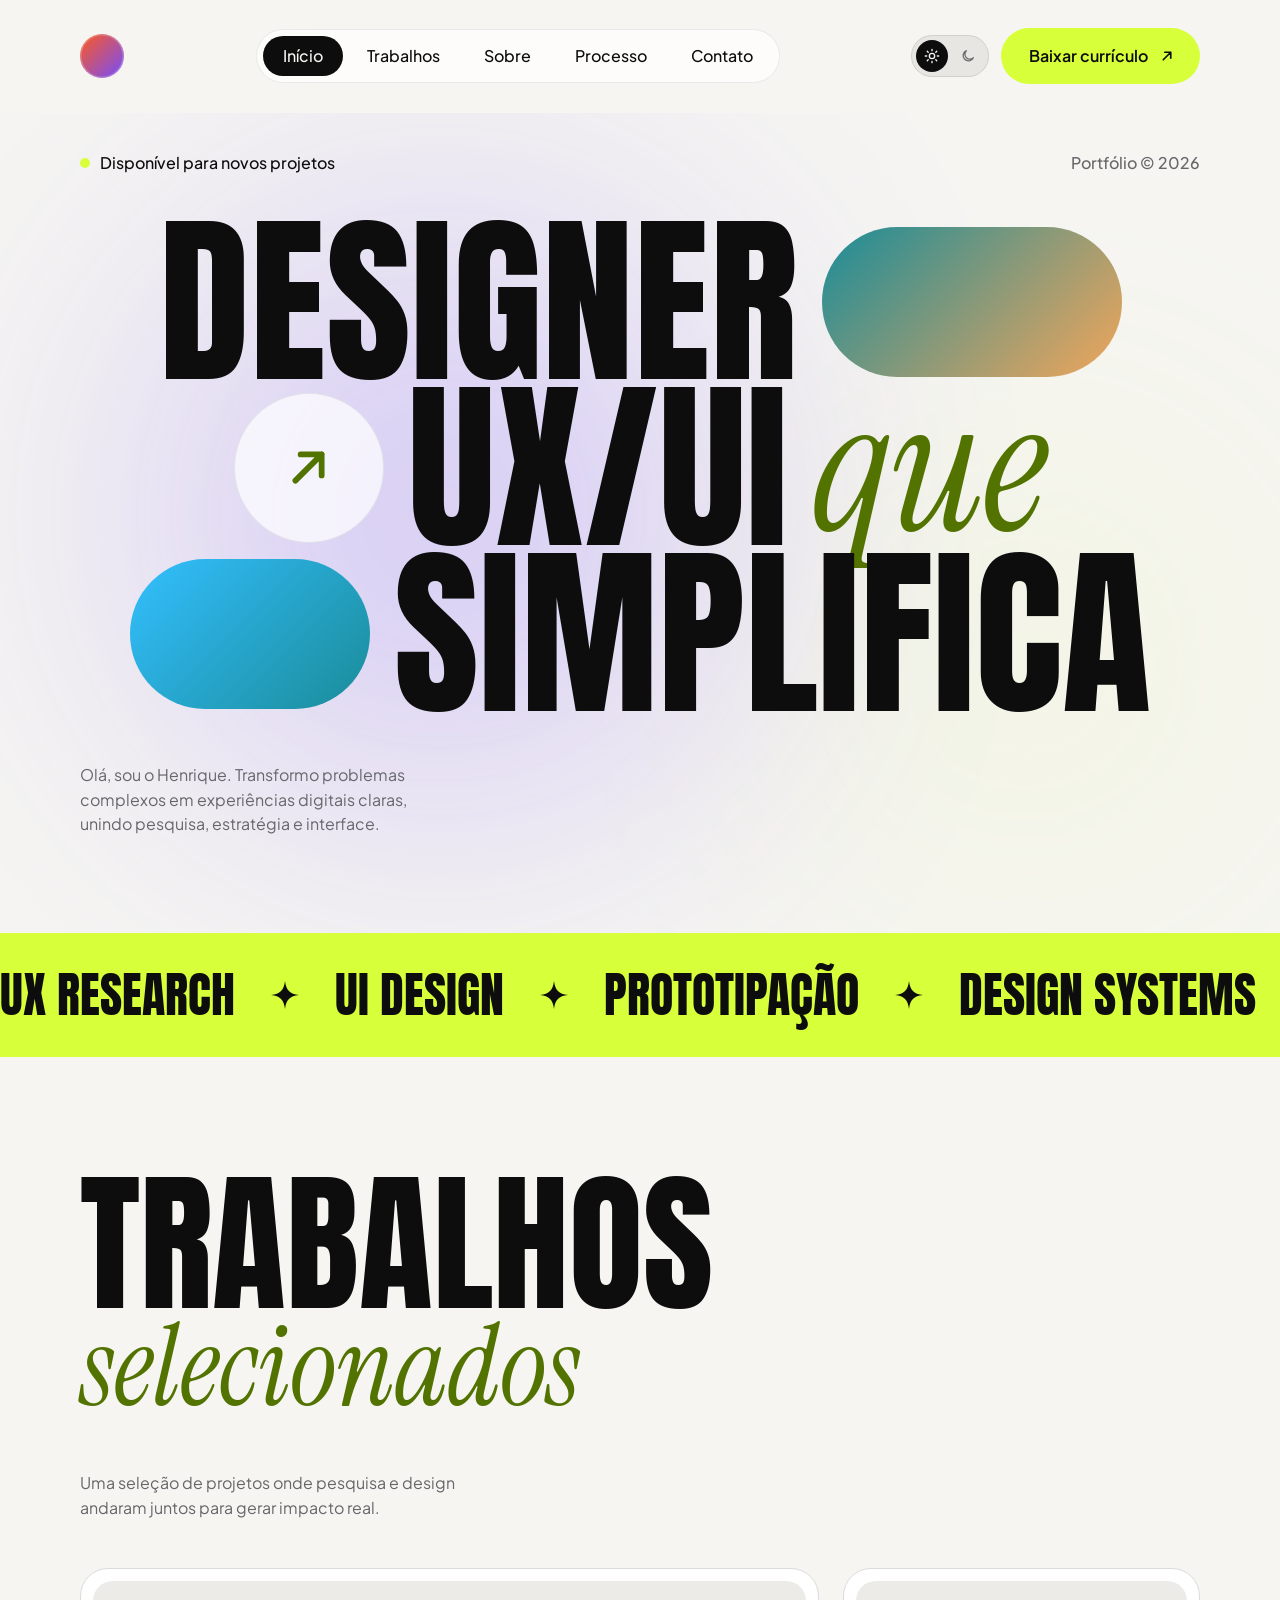
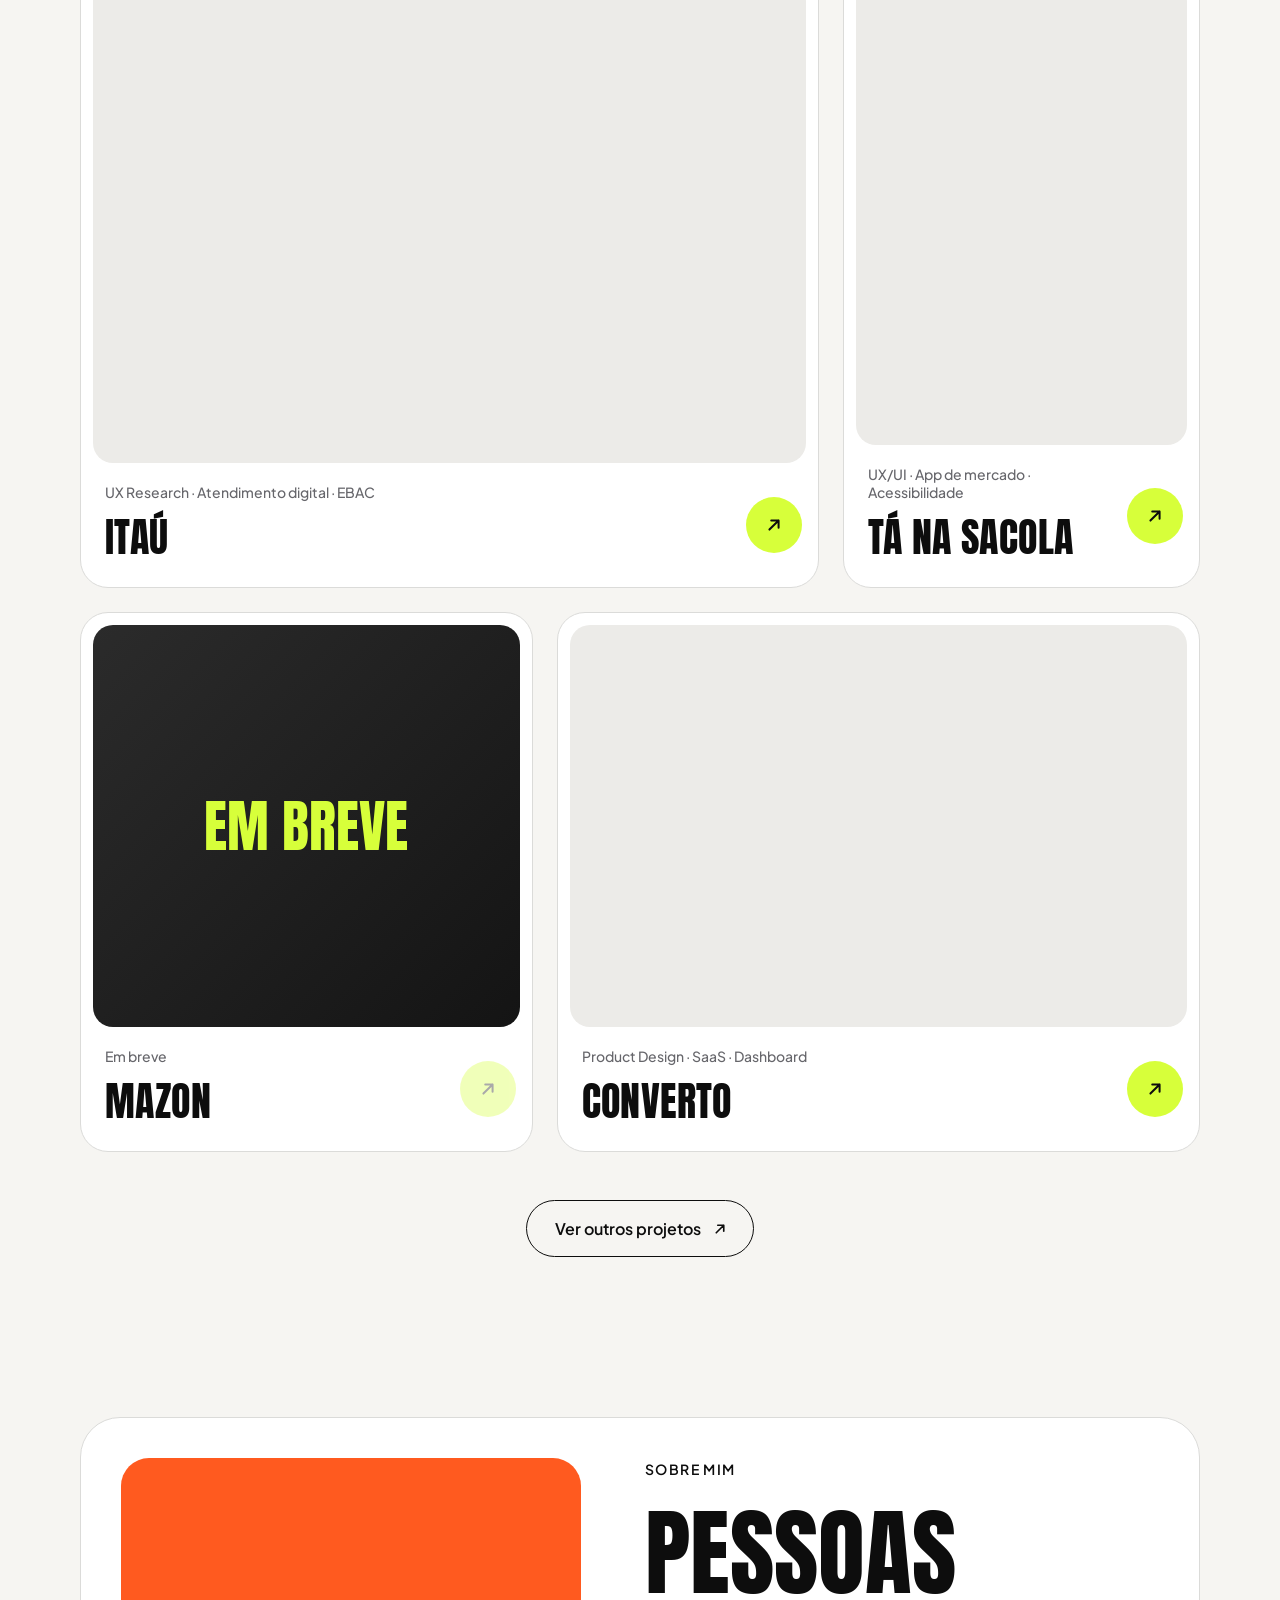
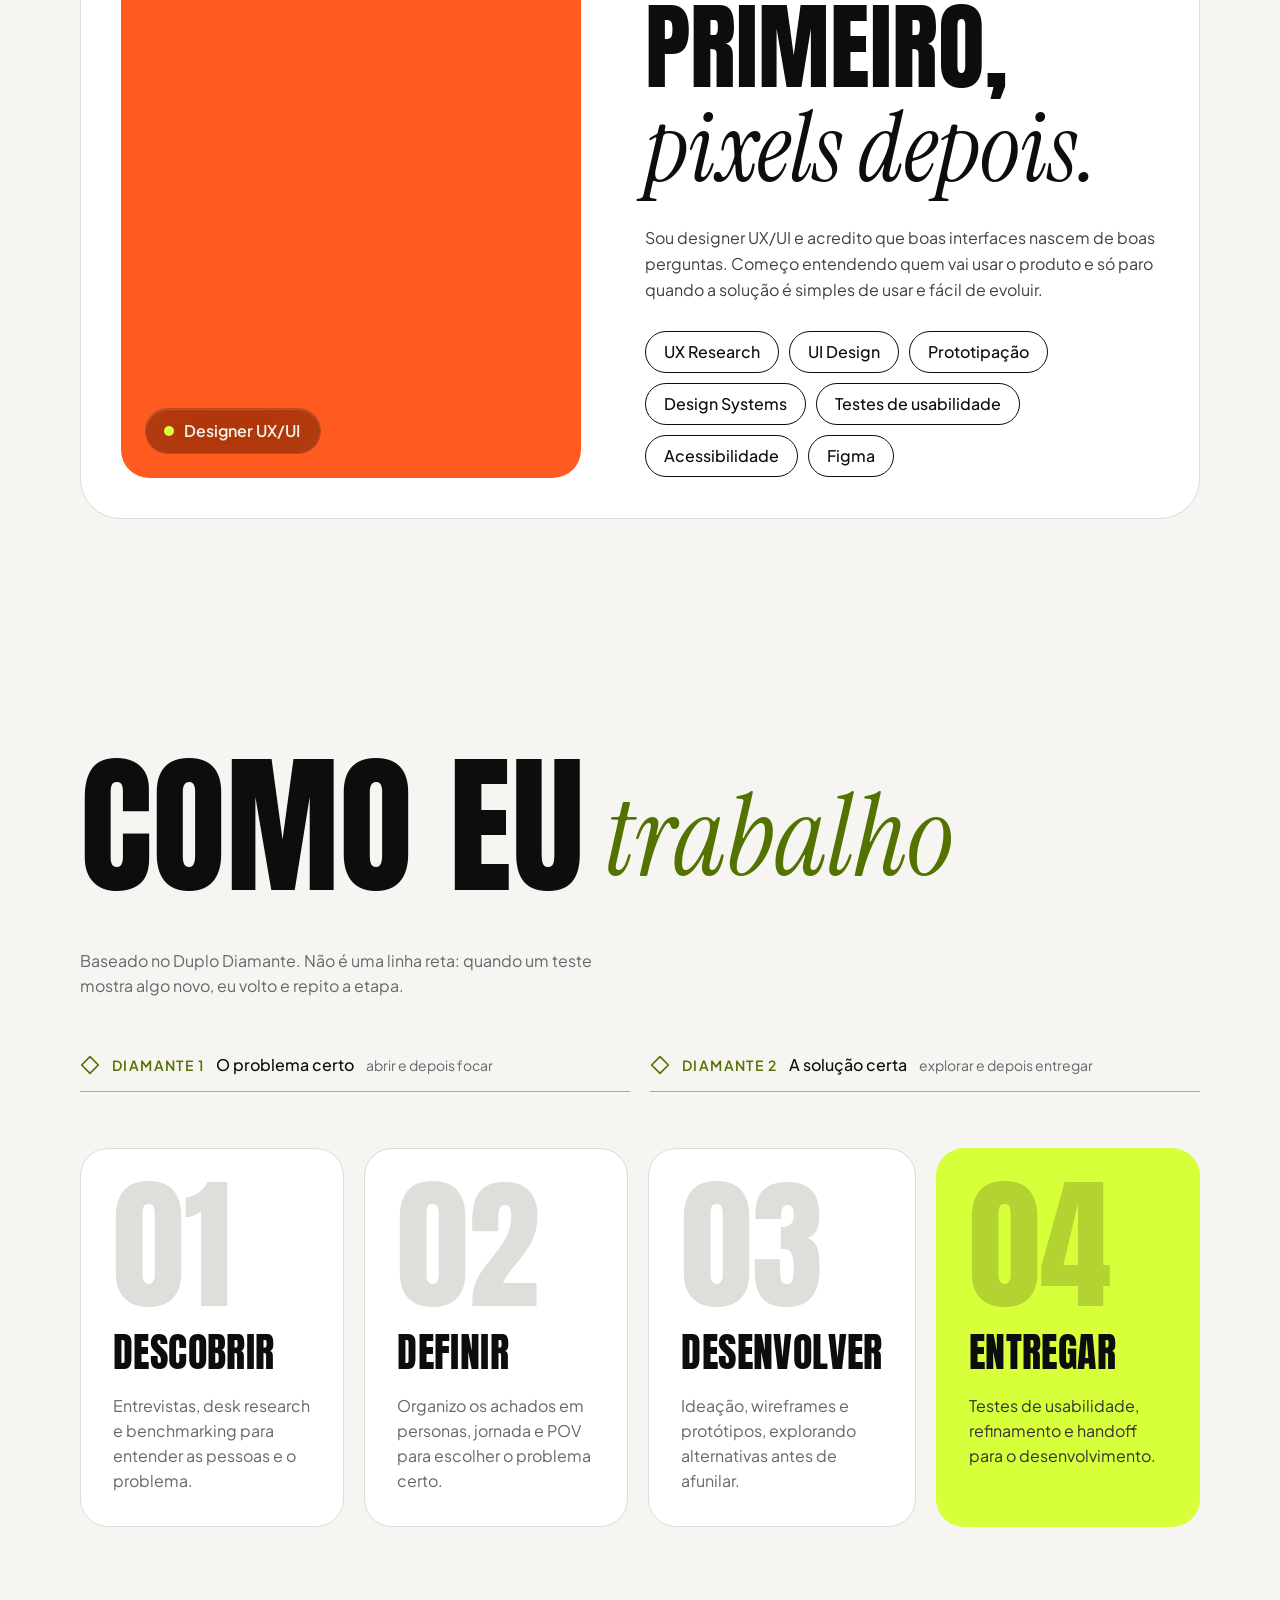
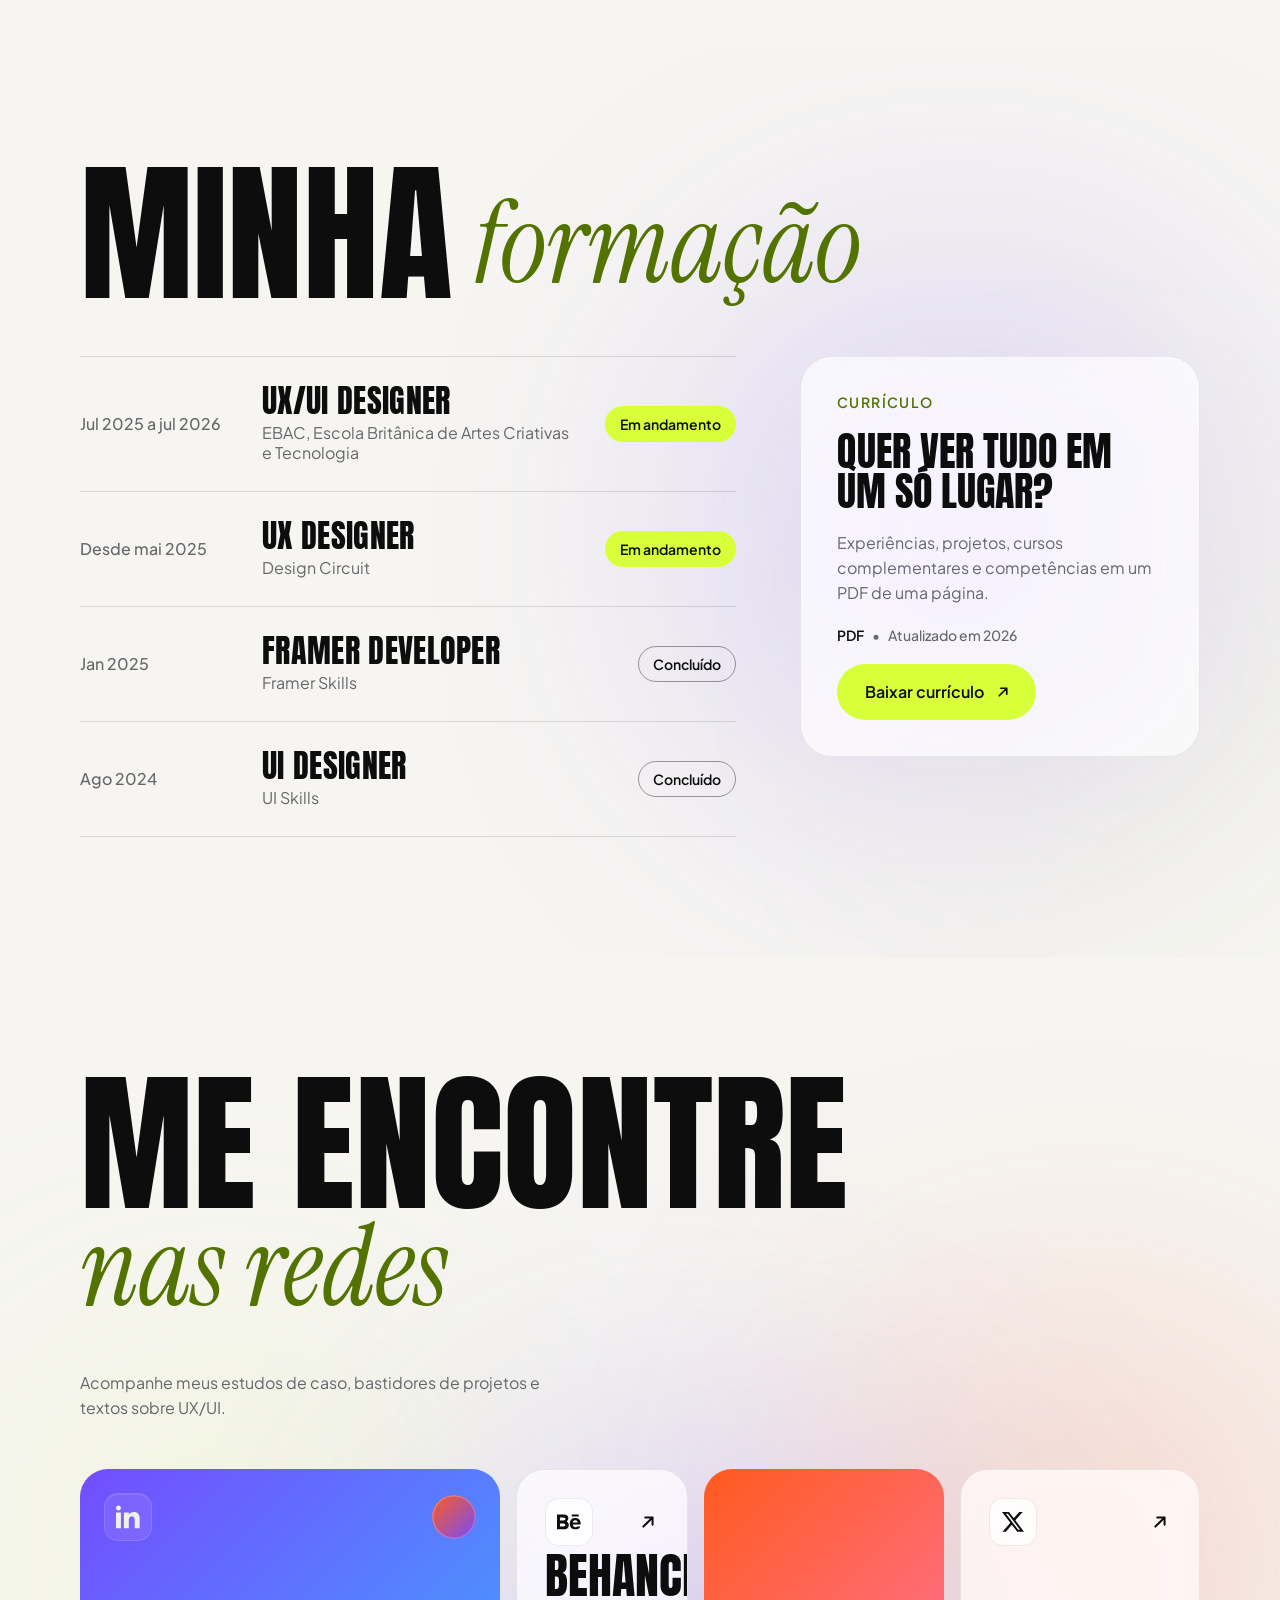
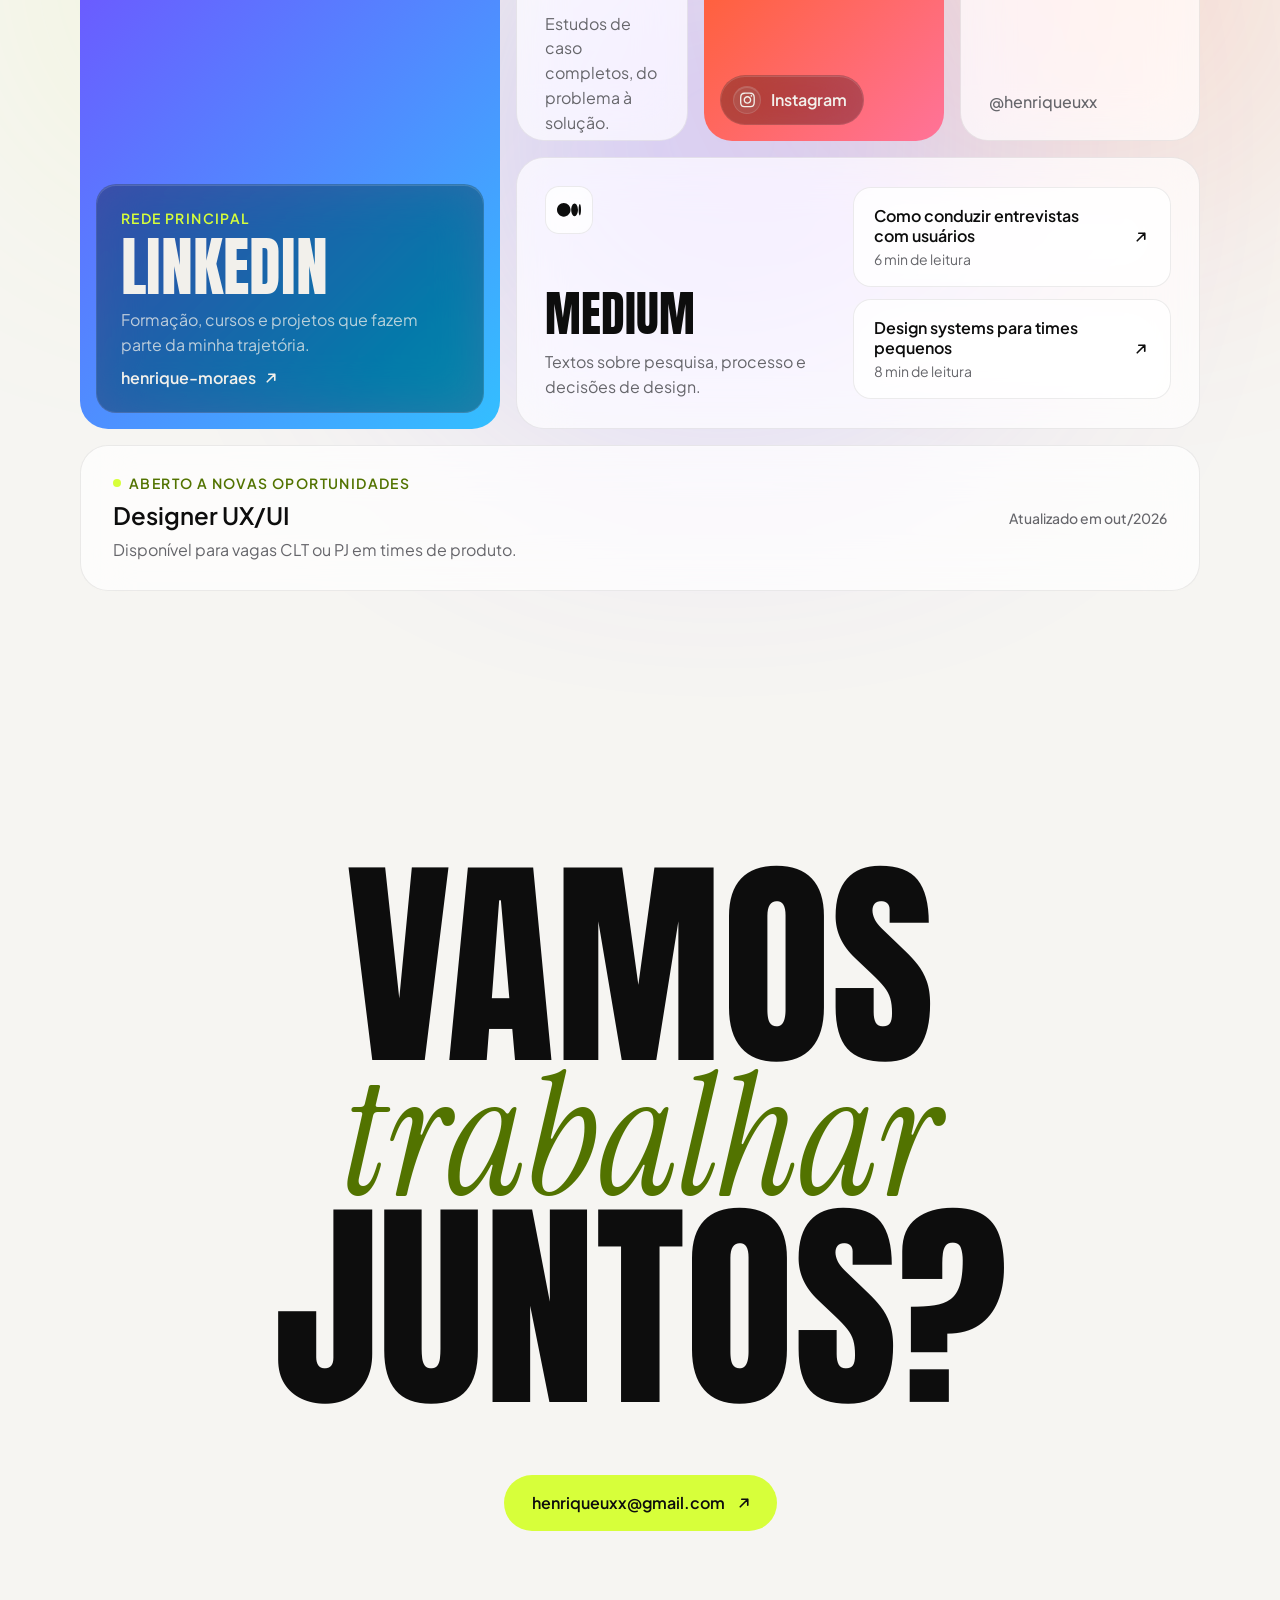
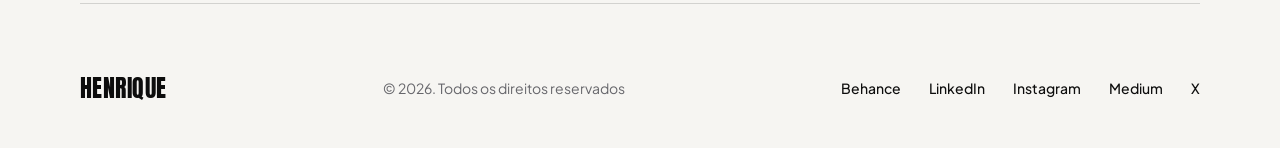
==== portfolio/index.html @ bedd6fcc "Add files via upload" ====
<!doctype html>
<html lang="pt-BR" data-theme="dark">
<head>
  <meta charset="utf-8">
  <meta name="viewport" content="width=device-width, initial-scale=1, viewport-fit=cover">
  <title>Henrique Moraes | UX/UI Designer</title>
  <meta name="description" content="Portfólio de Henrique Moraes, UX/UI Designer. Pesquisa, estratégia e interface para produtos digitais.">
  <meta name="theme-color" content="#0D0D0D">
  <meta property="og:type" content="website">
  <meta property="og:title" content="Henrique Moraes | UX/UI Designer">
  <meta property="og:description" content="Projetos, processo e formação de um designer UX/UI que transforma problemas complexos em experiências claras.">
  <meta property="og:image" content="assets/img/foto.jpg">
  <meta property="og:locale" content="pt_BR">
  <link rel="icon" href="assets/favicon.svg" type="image/svg+xml">

  <script>
    (function () {
      try {
        var saved = localStorage.getItem('tema');
        var theme = saved || (window.matchMedia('(prefers-color-scheme: light)').matches ? 'light' : 'dark');
        document.documentElement.setAttribute('data-theme', theme);
      } catch (e) {}
    })();
  </script>

  <link rel="preload" href="assets/fonts/anton-latin-400-normal.woff2" as="font" type="font/woff2" crossorigin>
  <link rel="preload" href="assets/fonts/plus-jakarta-sans-latin-400-normal.woff2" as="font" type="font/woff2" crossorigin>
  <link rel="stylesheet" href="styles.css">
</head>
<body>
  <svg width="0" height="0" style="position:absolute" aria-hidden="true">
    <symbol id="i-arrow" viewBox="0 0 24 24"><path d="M7 17L17 7M17 7H9M17 7V15" fill="none" stroke="currentColor" stroke-width="2.2" stroke-linecap="round" stroke-linejoin="round"/></symbol>
    <symbol id="i-star" viewBox="0 0 24 24"><path d="M12 0C13 8 16 11 24 12C16 13 13 16 12 24C11 16 8 13 0 12C8 11 11 8 12 0Z" fill="currentColor"/></symbol>
    <symbol id="i-diamond" viewBox="0 0 24 24"><path d="M12 2L22 12L12 22L2 12Z" fill="none" stroke="currentColor" stroke-width="2" stroke-linejoin="round"/></symbol>
    <symbol id="i-sun" viewBox="0 0 24 24"><circle cx="12" cy="12" r="4" fill="none" stroke="currentColor" stroke-width="2"/><path d="M12 2v2M12 20v2M4.9 4.9l1.4 1.4M17.7 17.7l1.4 1.4M2 12h2M20 12h2M4.9 19.1l1.4-1.4M17.7 6.3l1.4-1.4" stroke="currentColor" stroke-width="2" stroke-linecap="round"/></symbol>
    <symbol id="i-moon" viewBox="0 0 24 24"><path d="M20 14.5A8 8 0 1 1 9.5 4a6.5 6.5 0 0 0 10.5 10.5Z" fill="none" stroke="currentColor" stroke-width="2" stroke-linejoin="round"/></symbol>
    <symbol id="i-behance" viewBox="0 0 55 34"><path fill="currentColor" d="M49.7027 4.51843H33.8882V0H49.7027V4.51843ZM53.5434 27.1106C52.6397 30.0475 49.0249 33.8882 42.0214 33.8882C35.0178 33.8882 29.3698 30.0475 29.3698 21.0107C29.3698 12.1998 34.566 7.68132 41.7954 7.68132C48.799 7.68132 53.0915 11.7479 53.9952 17.6219C54.2211 18.7515 54.2211 20.3329 54.2211 22.5921H36.1474C36.3733 29.8216 44.0547 30.0475 46.5398 27.1106H53.5434ZM36.1474 18.0737H47.4435C47.2176 14.6849 44.9583 13.1034 41.7954 13.1034C38.6325 13.1034 36.8252 14.6849 36.1474 18.0737ZM14.6849 33.8882H0V0H15.8145C28.2402 0.225921 28.4661 12.1998 21.9144 15.5886C29.5957 18.5255 29.8216 33.8882 14.6849 33.8882ZM6.77764 13.5553H14.9108C20.5588 13.5553 21.4625 6.77764 14.233 6.77764H6.77764V13.5553ZM14.459 20.3329H6.77764V27.1106H14.233C21.2366 27.1106 20.7848 20.3329 14.459 20.3329Z"/></symbol>
    <symbol id="i-instagram" viewBox="0 0 47 47"><path fill="currentColor" d="M23.2981 4.27133C29.511 4.27133 30.2876 4.27132 32.8115 4.46548C39.2185 4.65963 42.1308 7.76604 42.3249 13.9789C42.5191 16.5028 42.5191 17.0853 42.5191 23.2981C42.5191 29.511 42.5191 30.2876 42.3249 32.6174C42.1308 38.8302 39.0244 41.9366 32.8115 42.1308C30.2876 42.3249 29.7051 42.3249 23.2981 42.3249C17.0853 42.3249 16.3087 42.3249 13.9789 42.1308C7.57189 41.9366 4.65963 38.8302 4.46548 32.6174C4.27132 30.0934 4.27133 29.511 4.27133 23.2981C4.27133 17.0853 4.27132 16.3087 4.46548 13.9789C4.65963 7.76604 7.76604 4.65963 13.9789 4.46548C16.3087 4.27132 17.0853 4.27133 23.2981 4.27133ZM23.2981 0C16.8911 0 16.1145 0 13.7847 0.194151C5.24208 0.582453 0.582453 5.24208 0.194151 13.7847C0 16.1145 0 16.8911 0 23.2981C0 29.7051 0 30.4817 0.194151 32.8115C0.582453 41.3542 5.24208 46.0138 13.7847 46.4021C16.1145 46.5963 16.8911 46.5963 23.2981 46.5963C29.7051 46.5963 30.4817 46.5963 32.8115 46.4021C41.3542 46.0138 46.0138 41.3542 46.4021 32.8115C46.5963 30.4817 46.5963 29.7051 46.5963 23.2981C46.5963 16.8911 46.5963 16.1145 46.4021 13.7847C46.0138 5.24208 41.3542 0.582453 32.8115 0.194151C30.4817 0 29.7051 0 23.2981 0ZM23.2981 11.2608C16.697 11.2608 11.2608 16.697 11.2608 23.2981C11.2608 29.8993 16.697 35.3355 23.2981 35.3355C29.8993 35.3355 35.3355 29.8993 35.3355 23.2981C35.3355 16.697 29.8993 11.2608 23.2981 11.2608ZM23.2981 31.0642C19.0268 31.0642 15.5321 27.5695 15.5321 23.2981C15.5321 19.0268 19.0268 15.5321 23.2981 15.5321C27.5695 15.5321 31.0642 19.0268 31.0642 23.2981C31.0642 27.5695 27.5695 31.0642 23.2981 31.0642ZM35.7238 8.15435C34.1706 8.15435 33.0057 9.31925 33.0057 10.8725C33.0057 12.4257 34.1706 13.5906 35.7238 13.5906C37.277 13.5906 38.4419 12.4257 38.4419 10.8725C38.4419 9.31925 37.277 8.15435 35.7238 8.15435Z"/></symbol>
    <symbol id="i-linkedin" viewBox="0 0 43 41"><path fill="currentColor" d="M8.82505 4.41253C8.82505 6.88354 6.88354 8.82505 4.41253 8.82505C1.94151 8.82505 0 6.88354 0 4.41253C0 1.94151 1.94151 0 4.41253 0C6.88354 0 8.82505 1.94151 8.82505 4.41253ZM8.82505 12.3551H0V40.5952H8.82505V12.3551ZM22.9451 12.3551H14.1201V40.5952H22.9451V25.7692C22.9451 17.4736 33.5352 16.7676 33.5352 25.7692V40.5952H42.3602V22.7686C42.3602 8.82505 26.6517 9.35456 22.9451 16.2381V12.3551Z"/></symbol>
    <symbol id="i-x" viewBox="0 0 48 48"><path fill="currentColor" d="M36.6526 3.80762H43.3995L28.6594 20.6546L46 43.5796H32.4225L21.7881 29.6757L9.61989 43.5796H2.86886L18.6349 25.5598L2 3.80762H15.9222L25.5348 16.5163L36.6526 3.80762ZM34.2846 39.5412H38.0232L13.8908 7.63388H9.87892L34.2846 39.5412Z"/></symbol>
    <symbol id="i-medium" viewBox="0 0 48 48"><path fill="currentColor" d="M48 23.6552C48 30.0138 46.9344 35.1717 45.6194 35.1717C44.3045 35.1717 43.2393 30.0152 43.2393 23.6552C43.2393 17.2952 44.3049 12.1387 45.6194 12.1387C46.9339 12.1387 48 17.2947 48 23.6552ZM41.9254 23.6553C41.9254 30.7539 38.8949 36.5108 35.1565 36.5108C31.4182 36.5108 28.3877 30.7539 28.3877 23.6553C28.3877 16.5567 31.4177 10.7998 35.1561 10.7998C38.8944 10.7998 41.9249 16.5548 41.9249 23.6553ZM27.0749 23.6554C27.0749 31.1968 21.0139 37.3103 13.5377 37.3103C6.06146 37.3103 0 31.1955 0 23.6554C0 16.1153 6.061 10 13.5377 10C21.0143 10 27.0749 16.114 27.0749 23.6554Z"/></symbol>
  </svg>

  <a class="skip" href="#conteudo">Pular para o conteúdo</a>

  <!-- ===== Navegação ===== -->
  <header class="nav" id="topo">
    <div class="wrap nav__inner">
      <a class="nav__logo" href="#topo" aria-label="Henrique Moraes, voltar ao início"><span class="avatar"></span></a>
      <nav class="nav__links glass" aria-label="Seções da página">
        <a href="#topo" class="is-active">Início</a>
        <a href="#trabalhos">Trabalhos</a>
        <a href="#sobre">Sobre</a>
        <a href="#processo">Processo</a>
        <a href="#contato">Contato</a>
      </nav>
      <div class="nav__actions">
        <button class="theme-toggle" type="button" aria-label="Ativar modo claro" aria-pressed="false">
          <span class="theme-toggle__opt theme-toggle__opt--sun"><svg><use href="#i-sun"/></svg></span>
          <span class="theme-toggle__opt theme-toggle__opt--moon"><svg><use href="#i-moon"/></svg></span>
        </button>
        <a class="btn btn--lime" href="assets/curriculo-henrique-moraes.pdf" download>
          <span>Baixar currículo</span><svg aria-hidden="true"><use href="#i-arrow"/></svg>
        </a>
      </div>
    </div>
  </header>

  <main id="conteudo">
    <!-- ===== Hero ===== -->
    <section class="hero" aria-labelledby="hero-titulo">
      <span class="glow glow--lime" style="--x:940;--y:360;--s:380;--o:.22" aria-hidden="true"></span>
      <span class="glow glow--purple" style="--x:180;--y:120;--s:560;--o:.5;--d:-7s" aria-hidden="true"></span>
      <div class="wrap hero__inner">
        <div class="hero__top">
          <p class="dot-label">Disponível para novos projetos</p>
          <p class="hero__year">Portfólio © <span data-ano>2026</span></p>
        </div>

        <h1 class="hero__title" id="hero-titulo">
          <span class="sr-only">Designer UX/UI que simplifica</span>
          <span class="hero__row" aria-hidden="true">
            <span>Designer</span>
            <span class="pill pill--a"></span>
          </span>
          <span class="hero__row" aria-hidden="true">
            <span class="orb glass"><svg><use href="#i-arrow"/></svg></span>
            <span>UX/UI</span>
            <span class="serif accent">que</span>
          </span>
          <span class="hero__row" aria-hidden="true">
            <span class="pill pill--b"></span>
            <span>Simplifica</span>
          </span>
        </h1>

        <div class="hero__bottom">
          <p>Olá, sou o Henrique. Transformo problemas complexos em experiências digitais claras, unindo pesquisa, estratégia e interface.</p>
        </div>
      </div>
    </section>

    <!-- ===== Faixa ===== -->
    <div class="marquee" role="img" aria-label="Habilidades: UX Research, UI Design, Prototipação, Design Systems e Testes de usabilidade">
      <div class="marquee__track" aria-hidden="true">
        <span>UX Research</span><svg><use href="#i-star"/></svg><span>UI Design</span><svg><use href="#i-star"/></svg><span>Prototipação</span><svg><use href="#i-star"/></svg><span>Design Systems</span><svg><use href="#i-star"/></svg><span>Testes de usabilidade</span><svg><use href="#i-star"/></svg>
        <span>UX Research</span><svg><use href="#i-star"/></svg><span>UI Design</span><svg><use href="#i-star"/></svg><span>Prototipação</span><svg><use href="#i-star"/></svg><span>Design Systems</span><svg><use href="#i-star"/></svg><span>Testes de usabilidade</span><svg><use href="#i-star"/></svg>
      </div>
    </div>

    <!-- ===== Trabalhos ===== -->
    <section class="section section--work" id="trabalhos" aria-labelledby="trabalhos-titulo">
      <div class="wrap stack">
        <h2 class="title" id="trabalhos-titulo"><span>Trabalhos</span> <span class="serif accent">selecionados</span></h2>
        <p class="lead">Uma seleção de projetos onde pesquisa e design andaram juntos para gerar impacto real.</p>

        <div class="work-grid">
          <article class="work-card work-card--a">
            <div class="work-card__cover" style="--img:url('assets/img/projetos/itau.jpg')"></div>
            <div class="work-card__info">
              <div class="work-card__text">
                <p class="work-card__meta">UX Research · Atendimento digital · EBAC</p>
                <h3 class="work-card__title">Itaú</h3>
              </div>
              <a class="arrow-btn" href="https://www.behance.net/henriqueux" target="_blank" rel="noopener" aria-label="Ver projeto Itaú"><svg><use href="#i-arrow"/></svg></a>
            </div>
          </article>

          <article class="work-card work-card--b">
            <div class="work-card__cover" style="--img:url('assets/img/projetos/tanasacola.jpg')"></div>
            <div class="work-card__info">
              <div class="work-card__text">
                <p class="work-card__meta">UX/UI · App de mercado · Acessibilidade</p>
                <h3 class="work-card__title">Tá na Sacola</h3>
              </div>
              <a class="arrow-btn" href="https://www.behance.net/henriqueux" target="_blank" rel="noopener" aria-label="Ver projeto Tá na Sacola"><svg><use href="#i-arrow"/></svg></a>
            </div>
          </article>

          <article class="work-card work-card--c">
            <div class="work-card__cover work-card__cover--soon"><span>Em breve</span></div>
            <div class="work-card__info">
              <div class="work-card__text">
                <p class="work-card__meta">Em breve</p>
                <h3 class="work-card__title">Mazon</h3>
              </div>
              <span class="arrow-btn is-disabled" role="img" aria-label="Projeto Mazon disponível em breve"><svg><use href="#i-arrow"/></svg></span>
            </div>
          </article>

          <article class="work-card work-card--d">
            <div class="work-card__cover" style="--img:url('assets/img/projetos/converto.jpg')"></div>
            <div class="work-card__info">
              <div class="work-card__text">
                <p class="work-card__meta">Product Design · SaaS · Dashboard</p>
                <h3 class="work-card__title">Converto</h3>
              </div>
              <a class="arrow-btn" href="https://www.behance.net/henriqueux" target="_blank" rel="noopener" aria-label="Ver projeto Converto"><svg><use href="#i-arrow"/></svg></a>
            </div>
          </article>
        </div>

        <div class="center">
          <a class="btn btn--outline" href="https://www.behance.net/henriqueux" target="_blank" rel="noopener">
            <span>Ver outros projetos</span><svg aria-hidden="true"><use href="#i-arrow"/></svg>
          </a>
        </div>
      </div>
    </section>

    <!-- ===== Sobre ===== -->
    <section class="section section--about" id="sobre" aria-labelledby="sobre-titulo">
      <div class="wrap">
        <div class="about">
          <div class="about__photo" role="img" aria-label="Foto de Henrique Moraes">
            <span class="badge glass glass--dark"><span class="dot" aria-hidden="true"></span>Designer UX/UI</span>
          </div>
          <div class="about__text">
            <p class="eyebrow">Sobre mim</p>
            <h2 class="about__title" id="sobre-titulo">Pessoas primeiro,<br><span class="serif">pixels depois.</span></h2>
            <p class="about__body">Sou designer UX/UI e acredito que boas interfaces nascem de boas perguntas. Começo entendendo quem vai usar o produto e só paro quando a solução é simples de usar e fácil de evoluir.</p>
            <ul class="chips" aria-label="Habilidades">
              <li>UX Research</li><li>UI Design</li><li>Prototipação</li><li>Design Systems</li><li>Testes de usabilidade</li><li>Acessibilidade</li><li>Figma</li>
            </ul>
          </div>
        </div>
      </div>
    </section>

    <!-- ===== Processo ===== -->
    <section class="section section--process" id="processo" aria-labelledby="processo-titulo">
      <div class="wrap stack">
        <h2 class="title" id="processo-titulo"><span>Como eu</span> <span class="serif accent">trabalho</span></h2>
        <p class="lead lead--wide">Baseado no Duplo Diamante. Não é uma linha reta: quando um teste mostra algo novo, eu volto e repito a etapa.</p>
        <div class="diamonds">
          <p class="diamond"><svg aria-hidden="true"><use href="#i-diamond"/></svg><strong>Diamante 1</strong><span class="diamond__name">O problema certo</span><span class="diamond__hint">abrir e depois focar</span></p>
          <p class="diamond"><svg aria-hidden="true"><use href="#i-diamond"/></svg><strong>Diamante 2</strong><span class="diamond__name">A solução certa</span><span class="diamond__hint">explorar e depois entregar</span></p>
        </div>
        <ol class="steps">
          <li class="step"><span class="step__num" aria-hidden="true">01</span><h3>Descobrir</h3><p>Entrevistas, desk research e benchmarking para entender as pessoas e o problema.</p></li>
          <li class="step"><span class="step__num" aria-hidden="true">02</span><h3>Definir</h3><p>Organizo os achados em personas, jornada e POV para escolher o problema certo.</p></li>
          <li class="step"><span class="step__num" aria-hidden="true">03</span><h3>Desenvolver</h3><p>Ideação, wireframes e protótipos, explorando alternativas antes de afunilar.</p></li>
          <li class="step step--lime"><span class="step__num" aria-hidden="true">04</span><h3>Entregar</h3><p>Testes de usabilidade, refinamento e handoff para o desenvolvimento.</p></li>
        </ol>
      </div>
    </section>

    <!-- ===== Formação ===== -->
    <section class="section section--edu has-glow" id="formacao" aria-labelledby="formacao-titulo">
      <span class="glow glow--lime" style="--x:1080;--y:480;--s:300;--o:.25;--d:-4s" aria-hidden="true"></span>
      <span class="glow glow--purple" style="--x:820;--y:260;--s:460;--o:.5;--d:-11s" aria-hidden="true"></span>
      <div class="wrap stack">
        <h2 class="title" id="formacao-titulo"><span>Minha</span> <span class="serif accent">formação</span></h2>
        <div class="education">
          <ul class="edu-list">
            <li class="edu"><p class="edu__period">Jul 2025 a jul 2026</p><div class="edu__body"><h3>UX/UI Designer</h3><p>EBAC, Escola Britânica de Artes Criativas e Tecnologia</p></div><span class="tag tag--lime">Em andamento</span></li>
            <li class="edu"><p class="edu__period">Desde mai 2025</p><div class="edu__body"><h3>UX Designer</h3><p>Design Circuit</p></div><span class="tag tag--lime">Em andamento</span></li>
            <li class="edu"><p class="edu__period">Jan 2025</p><div class="edu__body"><h3>Framer Developer</h3><p>Framer Skills</p></div><span class="tag">Concluído</span></li>
            <li class="edu"><p class="edu__period">Ago 2024</p><div class="edu__body"><h3>UI Designer</h3><p>UI Skills</p></div><span class="tag">Concluído</span></li>
          </ul>
          <aside class="cv glass" aria-labelledby="cv-titulo">
            <p class="eyebrow accent">Currículo</p>
            <h3 class="cv__title" id="cv-titulo">Quer ver tudo em um só lugar?</h3>
            <p class="cv__text">Experiências, projetos, cursos complementares e competências em um PDF de uma página.</p>
            <p class="cv__meta"><strong>PDF</strong><span aria-hidden="true">•</span>Atualizado em 2026</p>
            <a class="btn btn--lime" href="assets/curriculo-henrique-moraes.pdf" download><span>Baixar currículo</span><svg aria-hidden="true"><use href="#i-arrow"/></svg></a>
          </aside>
        </div>
      </div>
    </section>

    <!-- ===== Redes ===== -->
    <section class="section section--social has-glow" id="redes" aria-labelledby="redes-titulo">
      <span class="glow glow--lime" style="--x:40;--y:420;--s:380;--o:.3;--d:-3s" aria-hidden="true"></span>
      <span class="glow glow--purple" style="--x:520;--y:520;--s:520;--o:.55;--d:-9s" aria-hidden="true"></span>
      <span class="glow glow--orange" style="--x:980;--y:380;--s:420;--o:.45;--d:-14s" aria-hidden="true"></span>
      <div class="wrap stack">
        <h2 class="title" id="redes-titulo"><span>Me encontre</span> <span class="serif accent">nas redes</span></h2>
        <p class="lead lead--md">Acompanhe meus estudos de caso, bastidores de projetos e textos sobre UX/UI.</p>

        <div class="social-grid">
          <div class="net net--linkedin">
            <div class="net__top">
              <span class="icon glass"><svg class="g-li"><use href="#i-linkedin"/></svg></span>
              <span class="avatar"></span>
            </div>
            <div class="net__panel glass glass--dark">
              <p class="eyebrow accent-lime">Rede principal</p>
              <h3 class="net__name net__name--lg">LinkedIn</h3>
              <p class="net__panel-text">Formação, cursos e projetos que fazem parte da minha trajetória.</p>
              <a class="text-link" href="https://www.linkedin.com/in/henrique-moraes-705837306/" target="_blank" rel="noopener" aria-label="Abrir meu LinkedIn: henrique-moraes"><span>henrique-moraes</span><svg aria-hidden="true"><use href="#i-arrow"/></svg></a>
            </div>
          </div>

          <div class="net net--behance glass">
            <div class="net__top">
              <span class="icon glass"><svg class="g-be"><use href="#i-behance"/></svg></span>
              <a class="icon-link" href="https://www.behance.net/henriqueux" target="_blank" rel="noopener" aria-label="Abrir meu Behance"><svg><use href="#i-arrow"/></svg></a>
            </div>
            <div class="net__text">
              <h3 class="net__name">Behance</h3>
              <p class="net__desc">Estudos de caso completos, do problema à solução.</p>
            </div>
          </div>

          <div class="net net--instagram">
            <a class="ig-chip glass glass--dark" href="https://www.instagram.com/henriqueux/" target="_blank" rel="noopener" aria-label="Abrir meu Instagram">
              <span class="icon icon--round glass"><svg class="g-ig"><use href="#i-instagram"/></svg></span><span>Instagram</span>
            </a>
          </div>

          <div class="net net--x glass">
            <div class="net__top">
              <span class="icon glass"><svg class="g-x"><use href="#i-x"/></svg></span>
              <a class="icon-link" href="https://x.com/henriqueuxx" target="_blank" rel="noopener" aria-label="Abrir meu perfil no X"><svg><use href="#i-arrow"/></svg></a>
            </div>
            <p class="net__handle">@henriqueuxx</p>
          </div>

          <div class="net net--medium glass">
            <div class="net__col">
              <span class="icon glass"><svg class="g-md"><use href="#i-medium"/></svg></span>
              <div class="net__text">
                <h3 class="net__name">Medium</h3>
                <p class="net__desc">Textos sobre pesquisa, processo e decisões de design.</p>
              </div>
            </div>
            <ul class="articles">
              <li><a class="article glass" href="https://medium.com/@Henriqueux" target="_blank" rel="noopener"><span><strong>Como conduzir entrevistas com usuários</strong><small>6 min de leitura</small></span><svg aria-hidden="true"><use href="#i-arrow"/></svg></a></li>
              <li><a class="article glass" href="https://medium.com/@Henriqueux" target="_blank" rel="noopener"><span><strong>Design systems para times pequenos</strong><small>8 min de leitura</small></span><svg aria-hidden="true"><use href="#i-arrow"/></svg></a></li>
            </ul>
          </div>

          <div class="status glass">
            <div class="status__text">
              <p class="dot-label dot-label--sm">Aberto a novas oportunidades</p>
              <p class="status__title">Designer UX/UI</p>
              <p class="status__desc">Disponível para vagas CLT ou PJ em times de produto.</p>
            </div>
            <p class="status__date">Atualizado em out/2026</p>
          </div>
        </div>
      </div>
    </section>

    <!-- ===== Contato ===== -->
    <section class="contact" id="contato" aria-labelledby="contato-titulo">
      <div class="wrap contact__inner">
        <h2 class="contact__title" id="contato-titulo"><span>Vamos</span><span class="serif accent">trabalhar</span><span>juntos?</span></h2>
        <a class="btn btn--lime" href="mailto:henriqueuxx@gmail.com"><span>henriqueuxx@gmail.com</span><svg aria-hidden="true"><use href="#i-arrow"/></svg></a>
        <hr class="rule">
        <footer class="footer">
          <p class="footer__logo">Henrique</p>
          <p class="footer__copy">© <span data-ano>2026</span>. Todos os direitos reservados</p>
          <ul class="footer__social">
            <li><a href="https://www.behance.net/henriqueux" target="_blank" rel="noopener">Behance</a></li>
            <li><a href="https://www.linkedin.com/in/henrique-moraes-705837306/" target="_blank" rel="noopener">LinkedIn</a></li>
            <li><a href="https://www.instagram.com/henriqueux/" target="_blank" rel="noopener">Instagram</a></li>
            <li><a href="https://medium.com/@Henriqueux" target="_blank" rel="noopener">Medium</a></li>
            <li><a href="https://x.com/henriqueuxx" target="_blank" rel="noopener">X</a></li>
          </ul>
        </footer>
      </div>
    </section>
  </main>

  <script src="script.js" defer></script>
</body>
</html>
---- portfolio/styles.css ----
/* ==========================================================
   Portfólio Henrique Moraes
   Fiel ao Figma "Home — v3" (desktop 1440 / mobile 390)
   Escala tipográfica em múltiplos de 8 (14 e 16 para textos)
   Breakpoints: xl ≥1280 | lg 1024–1279 | md 641–1023 | sm ≤640
   ========================================================== */

/* ---------- Fontes (no próprio site) ---------- */
@font-face { font-family: 'Anton'; src: url('assets/fonts/anton-latin-400-normal.woff2') format('woff2'); font-weight: 400; font-style: normal; font-display: swap; }
@font-face { font-family: 'Instrument Serif'; src: url('assets/fonts/instrument-serif-latin-400-italic.woff2') format('woff2'); font-weight: 400; font-style: italic; font-display: swap; }
@font-face { font-family: 'Plus Jakarta Sans'; src: url('assets/fonts/plus-jakarta-sans-latin-400-normal.woff2') format('woff2'); font-weight: 400; font-style: normal; font-display: swap; }
@font-face { font-family: 'Plus Jakarta Sans'; src: url('assets/fonts/plus-jakarta-sans-latin-500-normal.woff2') format('woff2'); font-weight: 500; font-style: normal; font-display: swap; }
@font-face { font-family: 'Plus Jakarta Sans'; src: url('assets/fonts/plus-jakarta-sans-latin-600-normal.woff2') format('woff2'); font-weight: 600; font-style: normal; font-display: swap; }

/* ---------- Tokens ---------- */
:root {
  --lime: #D7FF3A;
  --lime-hover: #E6FF7A;
  --orange: #FF5A1F;
  --purple: #734DFF;
  --ink: #0D0D0D;
  --paper: #F2F0EB;

  --font-display: 'Anton', 'Impact', 'Arial Narrow', sans-serif;
  --font-serif: 'Instrument Serif', 'Times New Roman', serif;
  --font-body: 'Plus Jakarta Sans', system-ui, -apple-system, 'Segoe UI', sans-serif;

  /* tipografia xl (Figma desktop) */
  --fs-hero: 184px;
  --fs-title: 152px;
  --fs-title-serif: 112px;
  --fs-display: 224px;
  --fs-display-serif: 168px;
  --fs-about: 96px;
  --fs-step-num: 144px;
  --fs-card: 40px;
  --fs-soon: 56px;
  --fs-net: 48px;
  --fs-net-lg: 64px;
  --fs-cv: 40px;
  --fs-course: 32px;
  --fs-marquee: 48px;

  /* layout xl */
  --gutter: 80px;
  --pill-h: 150px;
  --glow-k: 1;
}

:root, [data-theme="dark"] {
  --bg: #0D0D0D;
  --text: #F2F0EB;
  --muted: #8F8F8F;
  --muted-2: #9E9E9E;
  --card: #1A1A1A;
  --card-line: #333333;
  --line: rgba(242, 240, 235, .12);
  --line-strong: rgba(242, 240, 235, .15);
  --ghost: #303030;
  --accent: #D7FF3A;
  --diamond-line: rgba(215, 255, 58, .5);
  --about-bg: #F2F0EB;
  --about-body: #404040;
  --chip-bg: #F2F0EB;
  --cover-empty: #FFFFFF;
  --glass: rgba(255, 255, 255, .05);
  --glass-strong: rgba(255, 255, 255, .06);
  --glass-line: rgba(255, 255, 255, .08);
  --glass-hover: rgba(255, 255, 255, .12);
  --icon-glass: rgba(255, 255, 255, .10);
  --icon-line: rgba(255, 255, 255, .12);
  --glyph: #F2F0EB;
  --toggle-bg: rgba(255, 255, 255, .08);
  --toggle-line: rgba(255, 255, 255, .12);
  --toggle-off: #8F8F8F;
  --nav-pill: rgba(255, 255, 255, .06);
  --glow-alpha: 1;
  color-scheme: dark;
}

[data-theme="light"] {
  --bg: #F6F5F2;
  --text: #0D0D0D;
  --muted: #66666B;
  --muted-2: #66666B;
  --card: #FFFFFF;
  --card-line: #DBDBD9;
  --line: rgba(13, 13, 13, .12);
  --line-strong: rgba(13, 13, 13, .15);
  --ghost: #DEDEDB;
  --accent: #527300;
  --diamond-line: rgba(82, 115, 0, .5);
  --about-bg: #FFFFFF;
  --about-body: #404040;
  --chip-bg: #FFFFFF;
  --cover-empty: #ECEBE8;
  --glass: rgba(255, 255, 255, .7);
  --glass-strong: rgba(255, 255, 255, .7);
  --glass-line: rgba(13, 13, 13, .08);
  --glass-hover: rgba(255, 255, 255, .95);
  --icon-glass: rgba(255, 255, 255, .7);
  --icon-line: rgba(13, 13, 13, .08);
  --glyph: #0D0D0D;
  --toggle-bg: rgba(13, 13, 13, .06);
  --toggle-line: rgba(13, 13, 13, .10);
  --toggle-off: #6B6B6B;
  --nav-pill: rgba(255, 255, 255, .7);
  --glow-alpha: .55;
  color-scheme: light;
}

/* ---------- Base ---------- */
*, *::before, *::after { box-sizing: border-box; }
html { scroll-behavior: smooth; scroll-padding-top: 104px; -webkit-text-size-adjust: 100%; }
body { margin: 0; background: var(--bg); color: var(--text); font: 400 16px/1.55 var(--font-body); -webkit-font-smoothing: antialiased; overflow-x: hidden; transition: background-color .35s ease, color .35s ease; }
svg { display: block; flex: none; }
a { color: inherit; text-decoration: none; }
h1, h2, h3, p, ul, ol, hr { margin: 0; }
ul, ol { padding: 0; list-style: none; }
button { font: inherit; }
:focus-visible { outline: 2px solid var(--accent); outline-offset: 3px; }
.sr-only { position: absolute; width: 1px; height: 1px; padding: 0; margin: -1px; overflow: hidden; clip: rect(0 0 0 0); white-space: nowrap; border: 0; }
.skip { position: absolute; left: 16px; top: -80px; z-index: 100; background: var(--lime); color: var(--ink); padding: 12px 20px; border-radius: 999px; font-weight: 600; }
.skip:focus { top: 16px; }

.wrap { width: 100%; max-width: calc(1280px + var(--gutter) * 2); margin-inline: auto; padding-inline: var(--gutter); }
.stack { display: flex; flex-direction: column; gap: var(--stack-gap, 48px); }
.center { display: flex; justify-content: center; }
.serif { font-family: var(--font-serif); font-style: italic; font-weight: 400; text-transform: none; letter-spacing: 0; }
.accent { color: var(--accent); }
.accent-lime { color: var(--lime); }
.eyebrow { font-size: 14px; font-weight: 600; letter-spacing: .1em; text-transform: uppercase; line-height: 18px; }

/* ---------- Vidro ---------- */
.glass {
  background: var(--glass);
  border: 1px solid var(--glass-line);
  box-shadow: inset 0 1px 0 rgba(255, 255, 255, .14);
  -webkit-backdrop-filter: blur(24px) saturate(170%);
  backdrop-filter: blur(24px) saturate(170%);
}
.glass--dark { background: rgba(13, 13, 13, .32); border-color: rgba(255, 255, 255, .08); color: var(--paper); }

/* ---------- Glows (em movimento) ---------- */
.has-glow, .hero { position: relative; overflow: hidden; }
.glow {
  position: absolute; z-index: 0; pointer-events: none; border-radius: 50%;
  left: calc(var(--x) * 100% / 1440);
  top: calc(var(--y) * 1px * var(--glow-k));
  width: calc(var(--s) * 1px * var(--glow-k)); height: calc(var(--s) * 1px * var(--glow-k));
  opacity: calc(var(--o) * var(--glow-alpha));
  filter: blur(calc(140px * var(--glow-k)));
  will-change: transform;
  animation: drift 22s ease-in-out infinite alternate;
  animation-delay: var(--d, 0s);
}
.glow--lime { background: var(--lime); }
.glow--purple { background: var(--purple); animation-duration: 26s; animation-name: drift-b; }
.glow--orange { background: var(--orange); animation-duration: 19s; }
@keyframes drift {
  0%   { transform: translate(0, 0) scale(1); }
  33%  { transform: translate(14%, -10%) scale(1.12); }
  66%  { transform: translate(-12%, 12%) scale(.92); }
  100% { transform: translate(8%, 6%) scale(1.06); }
}
@keyframes drift-b {
  0%   { transform: translate(0, 0) scale(1); }
  40%  { transform: translate(-16%, 10%) scale(1.1); }
  70%  { transform: translate(12%, -8%) scale(.94); }
  100% { transform: translate(-6%, -12%) scale(1.04); }
}
.hero > .wrap, .has-glow > .wrap { position: relative; z-index: 1; }

/* ---------- Botões ---------- */
.btn {
  display: inline-flex; align-items: center; gap: 10px;
  padding: 18px 24px 18px 28px; border-radius: 999px;
  font-weight: 600; font-size: 16px; line-height: 20px; white-space: nowrap;
  transition: background-color .25s ease, color .25s ease, border-color .25s ease, transform .25s ease, box-shadow .25s ease;
}
.btn svg { width: 18px; height: 18px; transition: transform .25s ease; }
.btn:hover svg { transform: translate(2px, -2px); }
.btn:active { transform: scale(.97); }
.btn--lime { background: var(--lime); color: var(--ink); }
.btn--lime:hover { background: var(--lime-hover); box-shadow: 0 8px 32px rgba(215, 255, 58, .35); transform: translateY(-2px); }
.btn--outline { padding-block: 17.5px; border: 1.5px solid var(--text); color: var(--text); }
.btn--outline:hover { background: var(--text); color: var(--bg); transform: translateY(-2px); }

.arrow-btn {
  width: 56px; height: 56px; border-radius: 50%; display: grid; place-items: center; flex: none;
  background: var(--lime); color: var(--ink);
  transition: background-color .25s ease, transform .25s ease, box-shadow .25s ease;
}
.arrow-btn svg { width: 22px; height: 22px; transition: transform .25s ease; }
a.arrow-btn:hover { background: var(--lime-hover); transform: scale(1.08); box-shadow: 0 8px 28px rgba(215, 255, 58, .35); }
a.arrow-btn:hover svg { transform: rotate(45deg); }
a.arrow-btn:active { transform: scale(.96); }
.arrow-btn.is-disabled { opacity: .35; cursor: not-allowed; }

/* ---------- Navegação ---------- */
.nav { position: sticky; top: 0; z-index: 50; padding-top: env(safe-area-inset-top, 0px); transition: background-color .3s ease, border-color .3s ease; border-bottom: 1px solid transparent; }
.nav.is-scrolled { background: color-mix(in srgb, var(--bg) 70%, transparent); -webkit-backdrop-filter: blur(20px); backdrop-filter: blur(20px); border-bottom-color: var(--line); }
.nav__inner { display: flex; align-items: center; justify-content: space-between; gap: 16px; padding-block: 28px; transition: padding .3s ease; }
.nav.is-scrolled .nav__inner { padding-block: 16px; }

.avatar {
  display: block; width: 44px; height: 44px; border-radius: 50%; flex: none;
  /* recorte igual ao componente Logo/Foto do Figma */
  background: url('assets/img/foto.jpg') 50% 5.9% / 312.5% no-repeat, linear-gradient(135deg, var(--orange), var(--purple));
  box-shadow: inset 0 0 0 1.5px rgba(242, 240, 235, .25);
}
.nav__logo { border-radius: 50%; transition: transform .25s ease; }
.nav__logo:hover { transform: scale(1.06); }

.nav__links { display: flex; gap: 4px; padding: 6px; border-radius: 999px; background: var(--nav-pill); }
.nav__links a { padding: 10px 20px; border-radius: 999px; font-size: 16px; font-weight: 500; line-height: 20px; transition: background-color .25s ease, color .25s ease; }
.nav__links a:hover { background: var(--line); }
.nav__links a.is-active { background: var(--text); color: var(--bg); }

.nav__actions { display: flex; align-items: center; gap: 12px; }
.theme-toggle { display: inline-flex; gap: 4px; padding: 4px; border-radius: 999px; cursor: pointer; background: var(--toggle-bg); border: 1px solid var(--toggle-line); color: var(--toggle-off); transition: border-color .25s ease; }
.theme-toggle:hover { border-color: var(--text); }
.theme-toggle__opt { width: 32px; height: 32px; border-radius: 50%; display: grid; place-items: center; transition: background-color .3s ease, color .3s ease; }
.theme-toggle__opt svg { width: 16px; height: 16px; }
[data-theme="dark"] .theme-toggle__opt--moon, [data-theme="light"] .theme-toggle__opt--sun { background: var(--text); color: var(--bg); }

/* ---------- Hero ---------- */
.hero { padding: 40px 0 96px; }
.hero__inner { display: flex; flex-direction: column; align-items: center; gap: 48px; }
.hero__top { width: 100%; display: flex; justify-content: space-between; align-items: center; gap: 16px; font-size: 16px; font-weight: 500; line-height: 20px; }
.hero__year { color: var(--muted); }
.dot-label { display: inline-flex; align-items: center; gap: 10px; }
.dot-label::before { content: ''; width: 10px; height: 10px; border-radius: 50%; background: var(--lime); flex: none; }
.dot-label--sm { gap: 8px; font-size: 14px; font-weight: 600; line-height: 18px; letter-spacing: .1em; text-transform: uppercase; color: var(--accent); }
.dot-label--sm::before { width: 8px; height: 8px; }

.hero__title { display: flex; flex-direction: column; align-items: center; gap: 4px; font: 400 var(--fs-hero)/.88 var(--font-display); text-transform: uppercase; }
.hero__row { display: flex; align-items: center; gap: 24px; }
.hero__row .serif { line-height: .88; }
.pill { display: block; height: var(--pill-h); border-radius: 999px; flex: none; }
.pill--a { width: calc(var(--pill-h) * 2); background: url('assets/img/hero-1.jpg') center / cover no-repeat, linear-gradient(135deg, #1A8C99, #F2A65A); }
.pill--b { width: calc(var(--pill-h) * 1.6); background: url('assets/img/hero-2.jpg') center / cover no-repeat, linear-gradient(135deg, #33BFFF, #1A8C99); }
.orb { width: var(--pill-h); height: var(--pill-h); border-radius: 50%; display: grid; place-items: center; color: var(--accent); flex: none; background: var(--glass-strong); }
.orb svg { width: 42.6%; height: 42.6%; }
.hero__bottom { width: 100%; }
.hero__bottom p { max-width: 380px; color: var(--muted); }

@media (prefers-reduced-motion: no-preference) {
  .hero__row { animation: rise .9s cubic-bezier(.2, .7, .2, 1) both; }
  .hero__row:nth-child(3) { animation-delay: .08s; }
  .hero__row:nth-child(4) { animation-delay: .16s; }
  @keyframes rise { from { opacity: 0; transform: translateY(40px); } to { opacity: 1; transform: none; } }
}

/* ---------- Faixa ---------- */
.marquee { background: var(--lime); color: var(--ink); overflow: hidden; padding: 26px 0; }
.marquee__track { display: flex; align-items: center; gap: 36px; width: max-content; animation: marquee 40s linear infinite; }
.marquee__track span { font: 400 var(--fs-marquee)/1.5 var(--font-display); text-transform: uppercase; white-space: nowrap; }
.marquee__track svg { width: 28px; height: 28px; }
.marquee:hover .marquee__track { animation-play-state: paused; }
@keyframes marquee { to { transform: translateX(calc(-50% - var(--mq-gap, 18px))); } }

/* ---------- Seções ---------- */
.section { padding: 120px 0; }
.section--about { padding: 40px 0 120px; }
.section--process, .section--edu { --stack-gap: 56px; }

.title { display: flex; flex-wrap: wrap; align-items: flex-end; column-gap: 20px; font: 400 var(--fs-title)/.88 var(--font-display); text-transform: uppercase; }
.title .serif { font-size: var(--fs-title-serif); line-height: 1; }
.lead { max-width: 440px; color: var(--muted); }
.lead--wide { max-width: 520px; }
.lead--md { max-width: 460px; }

/* ---------- Trabalhos ---------- */
.work-grid { display: grid; grid-template-columns: repeat(12, 1fr); gap: 24px; }
.work-card { display: flex; flex-direction: column; padding: 12px; border-radius: 28px; background: var(--card); border: 1px solid var(--card-line); }
.work-card--a { grid-column: span 8; height: 620px; }
.work-card--b { grid-column: span 4; height: 620px; }
.work-card--c { grid-column: span 5; height: 540px; }
.work-card--d { grid-column: span 7; height: 540px; }
.work-card__cover { flex: 1; min-height: 0; border-radius: 20px; background: var(--img, none) center / cover no-repeat, var(--cover-empty); }
.work-card__cover--soon { display: grid; place-items: center; background: linear-gradient(135deg, #2B2B2B, #141414); }
.work-card__cover--soon span { font: 400 var(--fs-soon)/1.5 var(--font-display); color: var(--lime); text-transform: uppercase; }
.work-card__info { display: flex; align-items: center; justify-content: space-between; gap: 16px; padding: 20px 4px 8px 12px; }
.work-card__text { display: flex; flex-direction: column; gap: 6px; min-width: 0; }
.work-card__meta { color: var(--muted); font-size: 14px; font-weight: 500; line-height: 18px; }
.work-card__title { font: 400 var(--fs-card)/1.5 var(--font-display); text-transform: uppercase; letter-spacing: .01em; }

/* ---------- Sobre ---------- */
.about { display: grid; grid-template-columns: 460px 1fr; gap: 64px; align-items: center; padding: 40px; border-radius: 40px; background: var(--about-bg); color: var(--ink); }
[data-theme="light"] .about { border: 1px solid var(--card-line); }
.about__photo { position: relative; height: 620px; border-radius: 28px; background: url('assets/img/foto.jpg') center / cover no-repeat, var(--orange); }
.badge { position: absolute; left: 24px; bottom: 24px; display: inline-flex; align-items: center; gap: 10px; padding: 12px 20px 12px 18px; border-radius: 999px; font-size: 16px; font-weight: 600; line-height: 20px; }
.dot { width: 10px; height: 10px; border-radius: 50%; background: var(--lime); }
.about__text { display: flex; flex-direction: column; gap: 28px; }
.about__title { font: 400 var(--fs-about)/.98 var(--font-display); text-transform: uppercase; }
.about__body { color: var(--about-body); line-height: 26px; }
.chips { display: flex; flex-wrap: wrap; gap: 10px; }
.chips li { padding: 10px 18px; border-radius: 999px; background: var(--chip-bg); border: 1px solid var(--ink); font-size: 16px; font-weight: 500; line-height: 20px; }

/* ---------- Processo ---------- */
.diamonds { display: grid; grid-template-columns: 1fr 1fr; gap: 20px; }
.diamond { display: flex; align-items: center; flex-wrap: wrap; gap: 12px; padding-bottom: 16px; border-bottom: 1.5px solid var(--diamond-line); }
.diamond svg { width: 20px; height: 20px; color: var(--accent); }
.diamond strong { color: var(--accent); font-size: 14px; font-weight: 600; letter-spacing: .1em; text-transform: uppercase; line-height: 18px; }
.diamond__name { font-weight: 500; line-height: 20px; }
.diamond__hint { color: var(--muted); font-size: 14px; line-height: 18px; }

.steps { display: grid; grid-template-columns: repeat(4, 1fr); gap: 20px; }
.step { display: flex; flex-direction: column; gap: 12px; padding: 32px; border-radius: 28px; background: var(--card); }
[data-theme="light"] .step { border: 1px solid var(--card-line); }
.step__num { font: 400 var(--fs-step-num)/.9 var(--font-display); color: var(--ghost); }
.step h3 { font: 400 var(--fs-card)/1.5 var(--font-display); text-transform: uppercase; letter-spacing: .01em; }
.step p { color: var(--muted); }
.step--lime { background: var(--lime); color: var(--ink); border-color: transparent !important; }
.step--lime .step__num { color: rgba(13, 13, 13, .18); }
.step--lime p { color: #333333; }

/* ---------- Formação ---------- */
.education { display: grid; grid-template-columns: 1fr 400px; gap: 64px; align-items: start; }
.edu-list { border-top: 1px solid var(--line); }
.edu { display: grid; grid-template-columns: 150px 1fr auto; gap: 32px; align-items: center; padding: 28px 0; border-bottom: 1px solid var(--line); }
.edu__period { color: var(--muted); font-weight: 500; line-height: 20px; }
.edu__body { display: flex; flex-direction: column; gap: 6px; }
.edu__body h3 { font: 400 var(--fs-course)/1 var(--font-display); text-transform: uppercase; letter-spacing: .01em; }
.edu__body p { color: var(--muted); line-height: 20px; }
.tag { justify-self: start; padding: 8px 14px; border-radius: 999px; border: 1px solid color-mix(in srgb, var(--text) 40%, transparent); font-size: 14px; font-weight: 600; line-height: 18px; white-space: nowrap; }
.tag--lime { background: var(--lime); color: var(--ink); border-color: transparent; }

.cv { display: flex; flex-direction: column; align-items: flex-start; gap: 20px; padding: 36px; border-radius: 32px; background: var(--glass-strong); }
.cv__title { font: 400 var(--fs-cv)/1 var(--font-display); text-transform: uppercase; }
.cv__text { color: var(--muted); }
.cv__meta { display: flex; gap: 8px; font-size: 14px; font-weight: 500; line-height: 18px; color: var(--muted); }
.cv__meta strong { color: var(--text); font-weight: 600; }

/* ---------- Redes ---------- */
.social-grid {
  display: grid; gap: 16px;
  grid-template-columns: 420px minmax(0, 1fr) 240px 240px;
  grid-template-rows: 272px 272px auto;
}
.net { position: relative; display: flex; flex-direction: column; justify-content: space-between; padding: 28px; border-radius: 28px; overflow: hidden; }
.net__top { display: flex; align-items: center; justify-content: space-between; }
.net__text { display: flex; flex-direction: column; gap: 6px; }
.net__name { font: 400 var(--fs-net)/1.25 var(--font-display); text-transform: uppercase; }
.net__name--lg { font-size: var(--fs-net-lg); line-height: .95; }
.net__desc { color: var(--muted); }
.net__handle { color: var(--muted); font-weight: 500; line-height: 20px; }

.icon { width: 48px; height: 48px; border-radius: 14px; display: grid; place-items: center; background: var(--icon-glass); border-color: var(--icon-line); color: var(--glyph); }
.icon svg { width: 24px; height: auto; }
.icon--round { width: 28px; height: 28px; border-radius: 50%; }
.icon--round svg { width: 15px; }

.icon-link { width: 40px; height: 40px; margin: -9px; border-radius: 50%; display: grid; place-items: center; color: var(--text); transition: background-color .25s ease, color .25s ease, transform .25s ease; }
.icon-link svg { width: 22px; height: 22px; transition: transform .25s ease; }
.icon-link:hover { background: var(--lime); color: var(--ink); transform: scale(1.06); }
.icon-link:hover svg { transform: rotate(45deg); }

.net--linkedin { grid-column: 1; grid-row: 1 / 3; padding: 16px; color: var(--paper); background: linear-gradient(135deg, #734DFF, #33BFFF); }
.net--linkedin .net__top { padding: 8px 8px 0; }
.net--linkedin .icon { --glyph: #F2F0EB; background: rgba(255, 255, 255, .10); border-color: rgba(255, 255, 255, .12); }
.net__panel { display: flex; flex-direction: column; align-items: flex-start; gap: 10px; padding: 24px; border-radius: 20px; background: rgba(13, 13, 13, .35); }
.net__panel-text { color: rgba(242, 240, 235, .75); }
.text-link { display: inline-flex; align-items: center; gap: 6px; padding: 6px 12px; margin: -6px -12px; border-radius: 999px; font-weight: 600; line-height: 20px; transition: background-color .25s ease, color .25s ease; }
.text-link svg { width: 18px; height: 18px; transition: transform .25s ease; }
.text-link:hover { background: var(--lime); color: var(--ink); }
.text-link:hover svg { transform: rotate(45deg); }

.net--behance { grid-column: 2; grid-row: 1; }
.net--instagram { grid-column: 3; grid-row: 1; padding: 16px; justify-content: flex-end; background: linear-gradient(135deg, #FF5A1F, #FF7399); }
.ig-chip { align-self: flex-start; display: inline-flex; align-items: center; gap: 10px; padding: 10px 16px 10px 12px; border-radius: 999px; font-weight: 600; line-height: 20px; background: rgba(13, 13, 13, .3); transition: background-color .25s ease, transform .25s ease; }
.ig-chip .icon { --glyph: #F2F0EB; background: rgba(255, 255, 255, .10); border-color: rgba(255, 255, 255, .12); }
.ig-chip:hover { background: rgba(13, 13, 13, .55); transform: translateY(-2px); }
.net--x { grid-column: 4; grid-row: 1; }
.net--medium { grid-column: 2 / 5; grid-row: 2; flex-direction: row; gap: 28px; }
.net__col { width: 280px; flex: none; display: flex; flex-direction: column; justify-content: space-between; gap: 6px; }
.articles { flex: 1; min-width: 0; display: flex; flex-direction: column; justify-content: center; gap: 12px; }
.article { display: flex; align-items: center; justify-content: space-between; gap: 16px; padding: 18px 20px; border-radius: 18px; background: var(--glass-strong); transition: background-color .25s ease, transform .25s ease, border-color .25s ease; }
.article strong { display: block; font-weight: 600; line-height: 20px; }
.article small { display: block; margin-top: 4px; font-size: 14px; line-height: 18px; color: var(--muted); }
.article svg { width: 18px; height: 18px; transition: transform .25s ease; }
.article:hover { background: var(--glass-hover); border-color: var(--accent); transform: translateX(4px); }
.article:hover svg { transform: rotate(45deg); color: var(--accent); }

.status { grid-column: 1 / -1; grid-row: 3; display: flex; align-items: center; justify-content: space-between; gap: 16px; padding: 28px 32px; border-radius: 28px; }
.status__text { display: flex; flex-direction: column; gap: 8px; }
.status__title { font-size: 24px; font-weight: 600; line-height: 30px; }
.status__desc, .status__date { color: var(--muted-2); }
.status__date { font-size: 14px; font-weight: 500; line-height: 18px; }

/* ---------- Contato + rodapé ---------- */
.contact { padding: 160px 0 48px; }
.contact__inner { display: flex; flex-direction: column; align-items: center; gap: 72px; text-align: center; }
.contact__title { display: flex; flex-direction: column; align-items: center; font: 400 var(--fs-display)/.85 var(--font-display); text-transform: uppercase; }
.contact__title .serif { font-size: var(--fs-display-serif); line-height: .9; }
.rule { width: 100%; height: 1px; border: 0; background: var(--line-strong); }
.footer { width: 100%; display: flex; align-items: center; justify-content: space-between; gap: 16px; padding-bottom: env(safe-area-inset-bottom, 0px); }
.footer__logo { font: 400 24px/1 var(--font-display); letter-spacing: .02em; text-transform: uppercase; }
.footer__copy { color: var(--muted); font-size: 14px; line-height: 18px; }
.footer__social { display: flex; gap: 28px; font-size: 14px; font-weight: 500; line-height: 18px; }
.footer__social a { position: relative; transition: color .25s ease; }
.footer__social a::after { content: ''; position: absolute; left: 0; right: 0; bottom: -4px; height: 1.5px; background: currentColor; transform: scaleX(0); transform-origin: left; transition: transform .25s ease; }
.footer__social a:hover { color: var(--accent); }
.footer__social a:hover::after { transform: scaleX(1); }

/* ==========================================================
   lg: 1024–1279
   ========================================================== */
@media (max-width: 1279px) {
  :root {
    --fs-hero: 144px; --fs-title: 120px; --fs-title-serif: 88px;
    --fs-display: 176px; --fs-display-serif: 136px; --fs-about: 72px;
    --fs-step-num: 112px; --fs-card: 32px; --fs-net: 40px; --fs-net-lg: 56px; --fs-cv: 32px;
    --gutter: 48px; --pill-h: 120px;
  }
  .about { grid-template-columns: 380px 1fr; gap: 48px; }
  .about__photo { height: 520px; }
  .education { grid-template-columns: 1fr 360px; gap: 48px; }
  .social-grid { grid-template-columns: 340px minmax(0, 1fr) 200px 200px; }
  .net__col { width: 220px; }
}

/* ==========================================================
   md: 641–1023
   ========================================================== */
@media (max-width: 1023px) {
  :root {
    --fs-hero: 104px; --fs-title: 88px; --fs-title-serif: 64px;
    --fs-display: 120px; --fs-display-serif: 96px; --fs-about: 56px;
    --fs-step-num: 88px; --fs-card: 32px; --fs-soon: 40px; --fs-net: 40px; --fs-net-lg: 48px; --fs-cv: 32px;
    --fs-marquee: 32px; --pill-h: 88px; --glow-k: .8;
  }
  .nav__links { display: none; }
  .hero__row { gap: 16px; }
  .section { padding: 96px 0; }
  .section--about { padding: 24px 0 96px; }

  .work-card--a, .work-card--b, .work-card--c, .work-card--d { grid-column: span 6; height: 440px; }

  .about { grid-template-columns: 1fr; padding: 24px; gap: 32px; }
  .about__photo { height: 520px; }

  .steps { grid-template-columns: 1fr 1fr; }
  .education { grid-template-columns: 1fr; gap: 40px; }

  .social-grid { grid-template-columns: 1fr 1fr; grid-template-rows: none; }
  .net--linkedin { grid-column: 1 / -1; grid-row: auto; min-height: 420px; }
  .net--behance { grid-column: 1 / -1; grid-row: auto; min-height: 220px; }
  .net--instagram, .net--x { grid-column: span 1; grid-row: auto; min-height: 200px; }
  .net--medium { grid-column: 1 / -1; grid-row: auto; }
  .status { grid-row: auto; }

  .contact { padding-top: 120px; }
  .footer { flex-wrap: wrap; }
}

/* ==========================================================
   sm: ≤640 (Figma "Home — v3 Mobile", 390px)
   ========================================================== */
@media (max-width: 640px) {
  :root {
    --fs-hero: min(56px, 14.5vw); --fs-title: 56px; --fs-title-serif: 48px;
    --fs-display: 72px; --fs-display-serif: 56px; --fs-about: 40px;
    --fs-step-num: 64px; --fs-card: 32px; --fs-soon: 40px; --fs-net: 32px; --fs-net-lg: 40px; --fs-cv: 32px;
    --fs-course: 24px; --fs-marquee: 32px;
    --gutter: 20px; --pill-h: 48px; --glow-k: .6;
  }
  .nav__inner { padding-block: 16px; }

  .hero { padding: 24px 0 56px; }
  .hero__inner { gap: 32px; }
  .hero__year { display: none; }
  .hero__row { gap: 8px; }
  .pill--a, .pill--b { width: calc(var(--pill-h) * 1.66); }

  .marquee { padding: 16px 0; --mq-gap: 8px; }
  .marquee__track { gap: 16px; }
  .marquee__track svg { width: 16px; height: 16px; }

  .section { padding: 72px 0; }
  .section--about { padding: 24px 0 72px; }
  .stack, .section--process, .section--edu { --stack-gap: 32px; }
  .title { flex-direction: column; align-items: flex-start; }

  .work-grid { gap: 16px; }
  .work-card--a, .work-card--b, .work-card--c, .work-card--d { grid-column: 1 / -1; height: 320px; }
  .center .btn { width: 100%; justify-content: center; }

  .about { padding: 16px; gap: 24px; border-radius: 40px; }
  .about__photo { height: 380px; }
  .about__text { gap: 28px; }

  .diamonds { grid-template-columns: 1fr; gap: 12px; }
  .diamond__hint { display: none; }
  .steps { grid-template-columns: 1fr; gap: 12px; }

  .education { gap: 32px; }
  .edu { grid-template-columns: 1fr; gap: 8px; padding: 20px 0; }
  .cv { padding: 24px; }

  .net { padding: 20px; }
  .net--linkedin { padding: 16px; min-height: 420px; }
  .net--behance { min-height: 200px; }
  .net--instagram { padding: 16px; }
  .net--instagram, .net--x { min-height: 184px; }
  .net--medium { flex-direction: column; gap: 20px; }
  .net__col { width: auto; gap: 16px; justify-content: flex-start; }
  .status { flex-direction: column; align-items: flex-start; padding: 20px; }

  .contact { padding: 80px 0 32px; }
  .contact__inner { gap: 32px; }
  .footer { flex-direction: column; align-items: flex-start; }
  .footer__social { flex-wrap: wrap; gap: 20px; }
}

/* ---------- Movimento reduzido ---------- */
@media (prefers-reduced-motion: reduce) {
  .glow, .marquee__track { animation: none; }
  *, *::before, *::after { transition-duration: .01ms !important; }
}
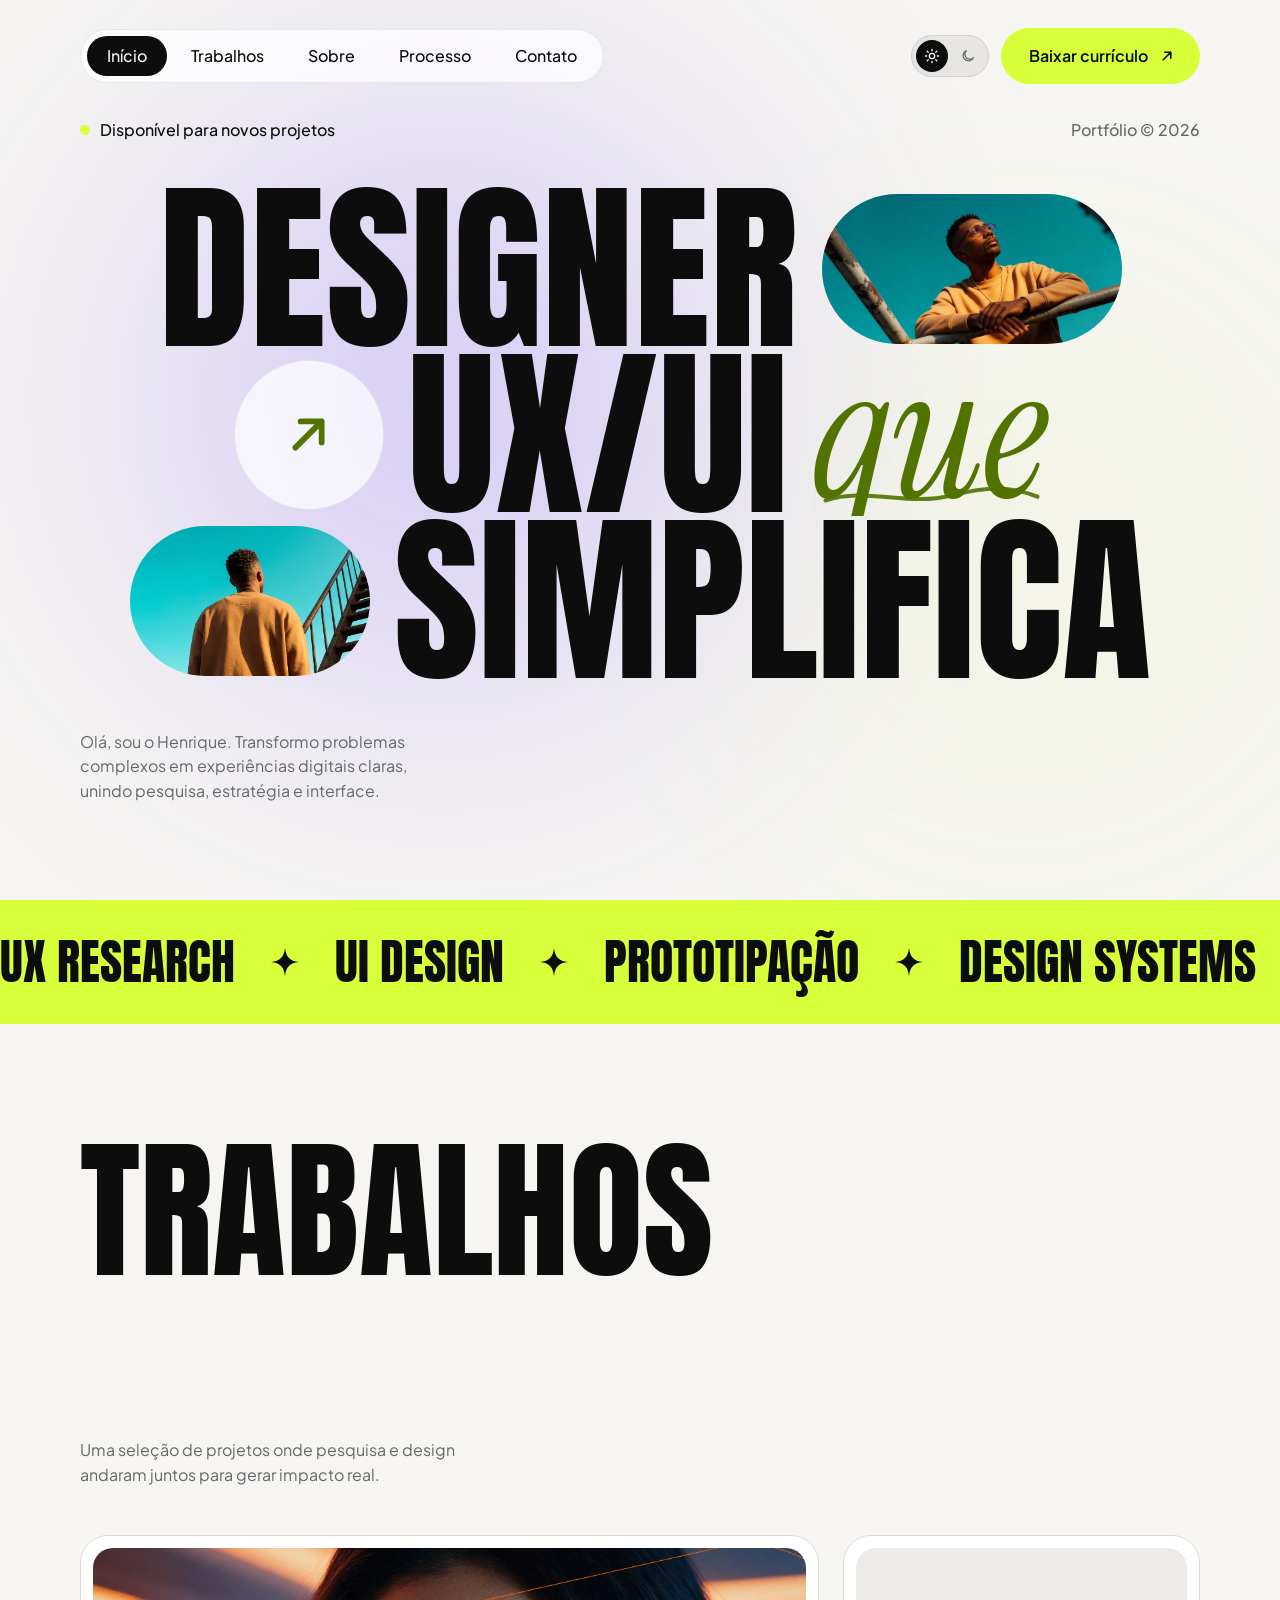
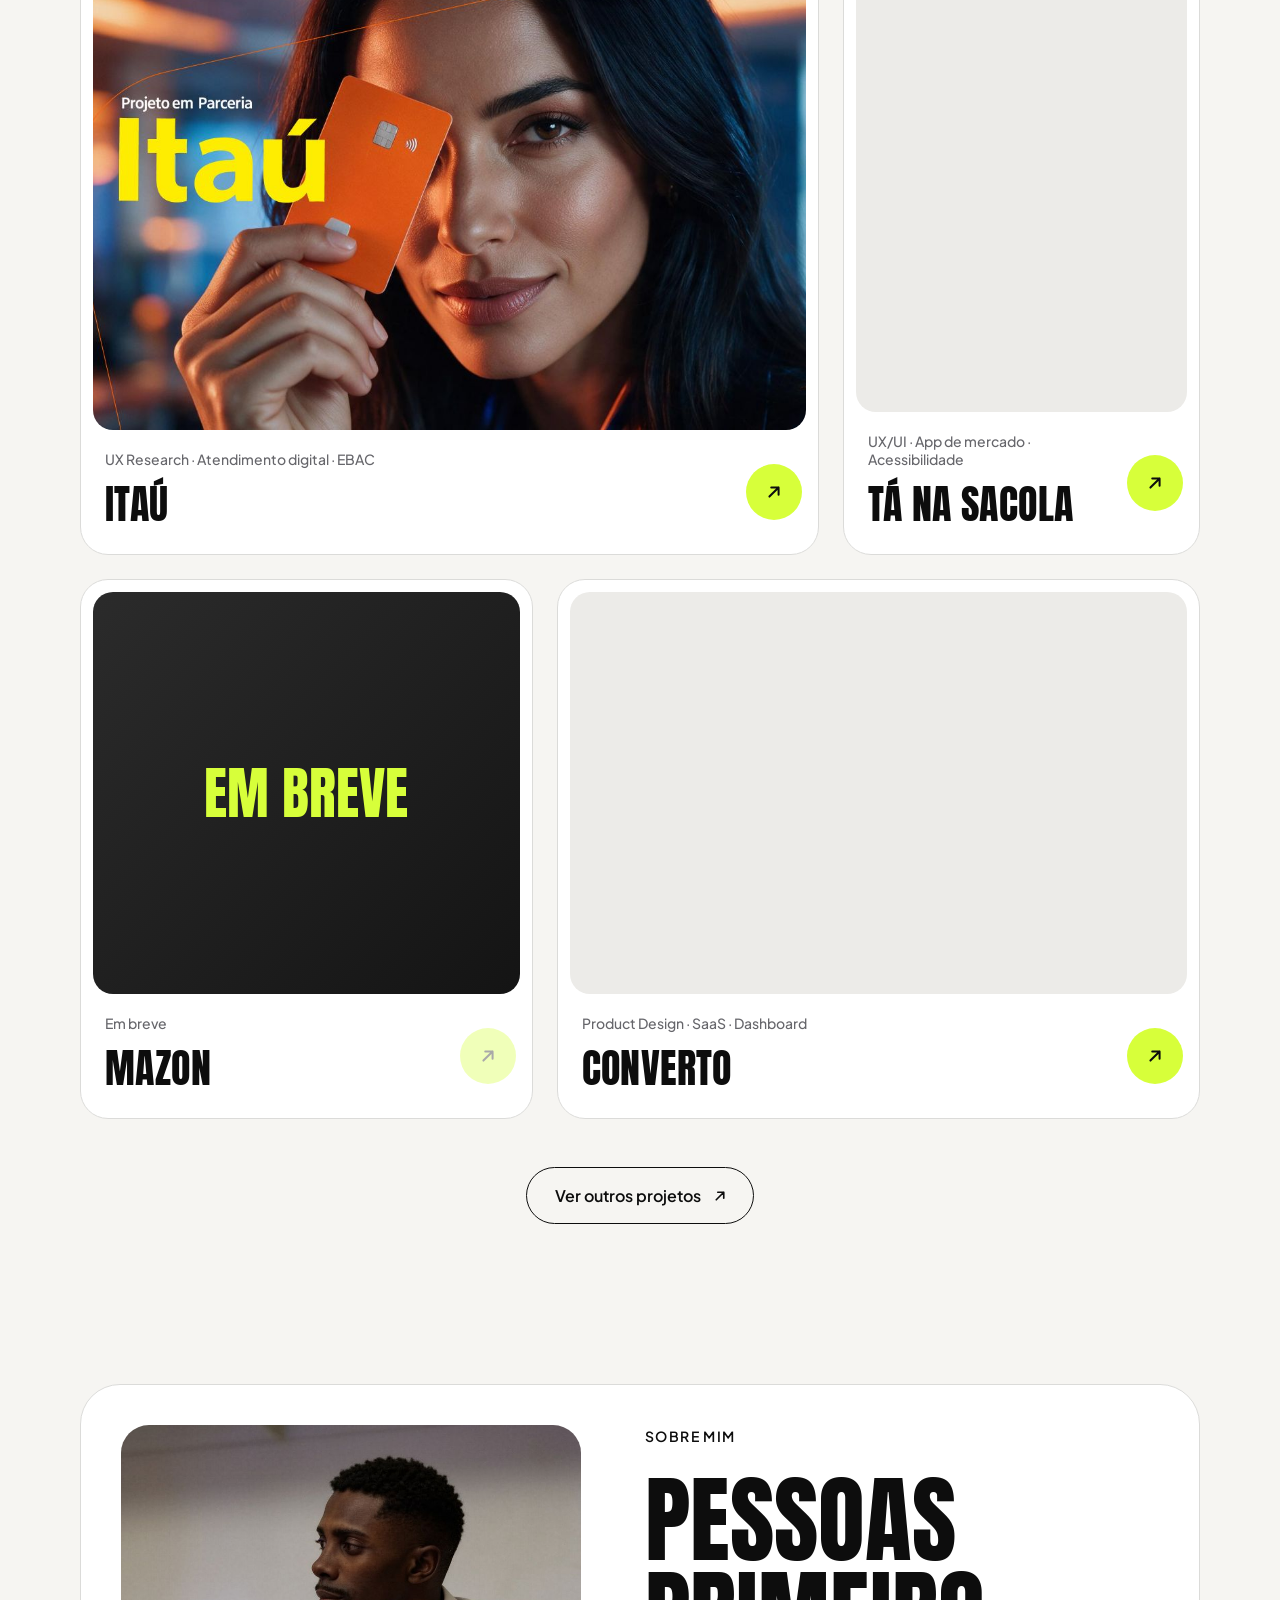
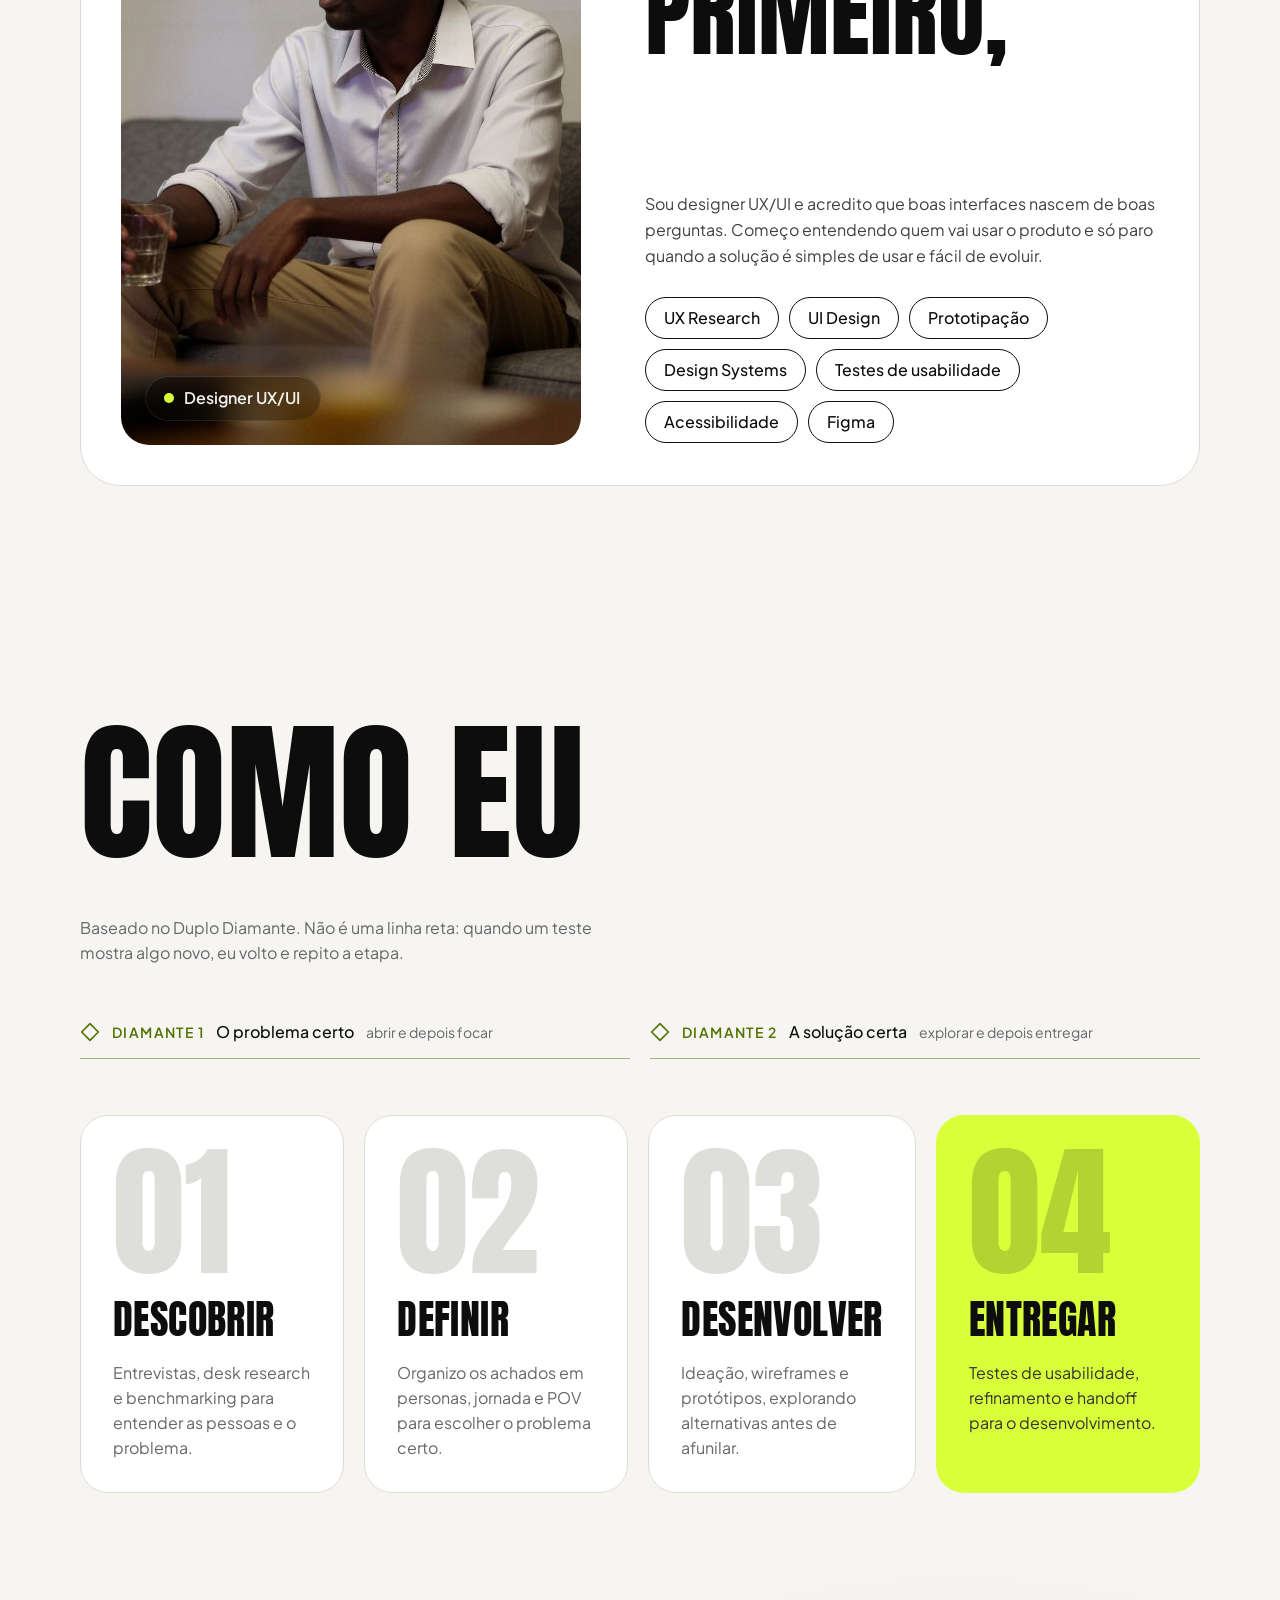
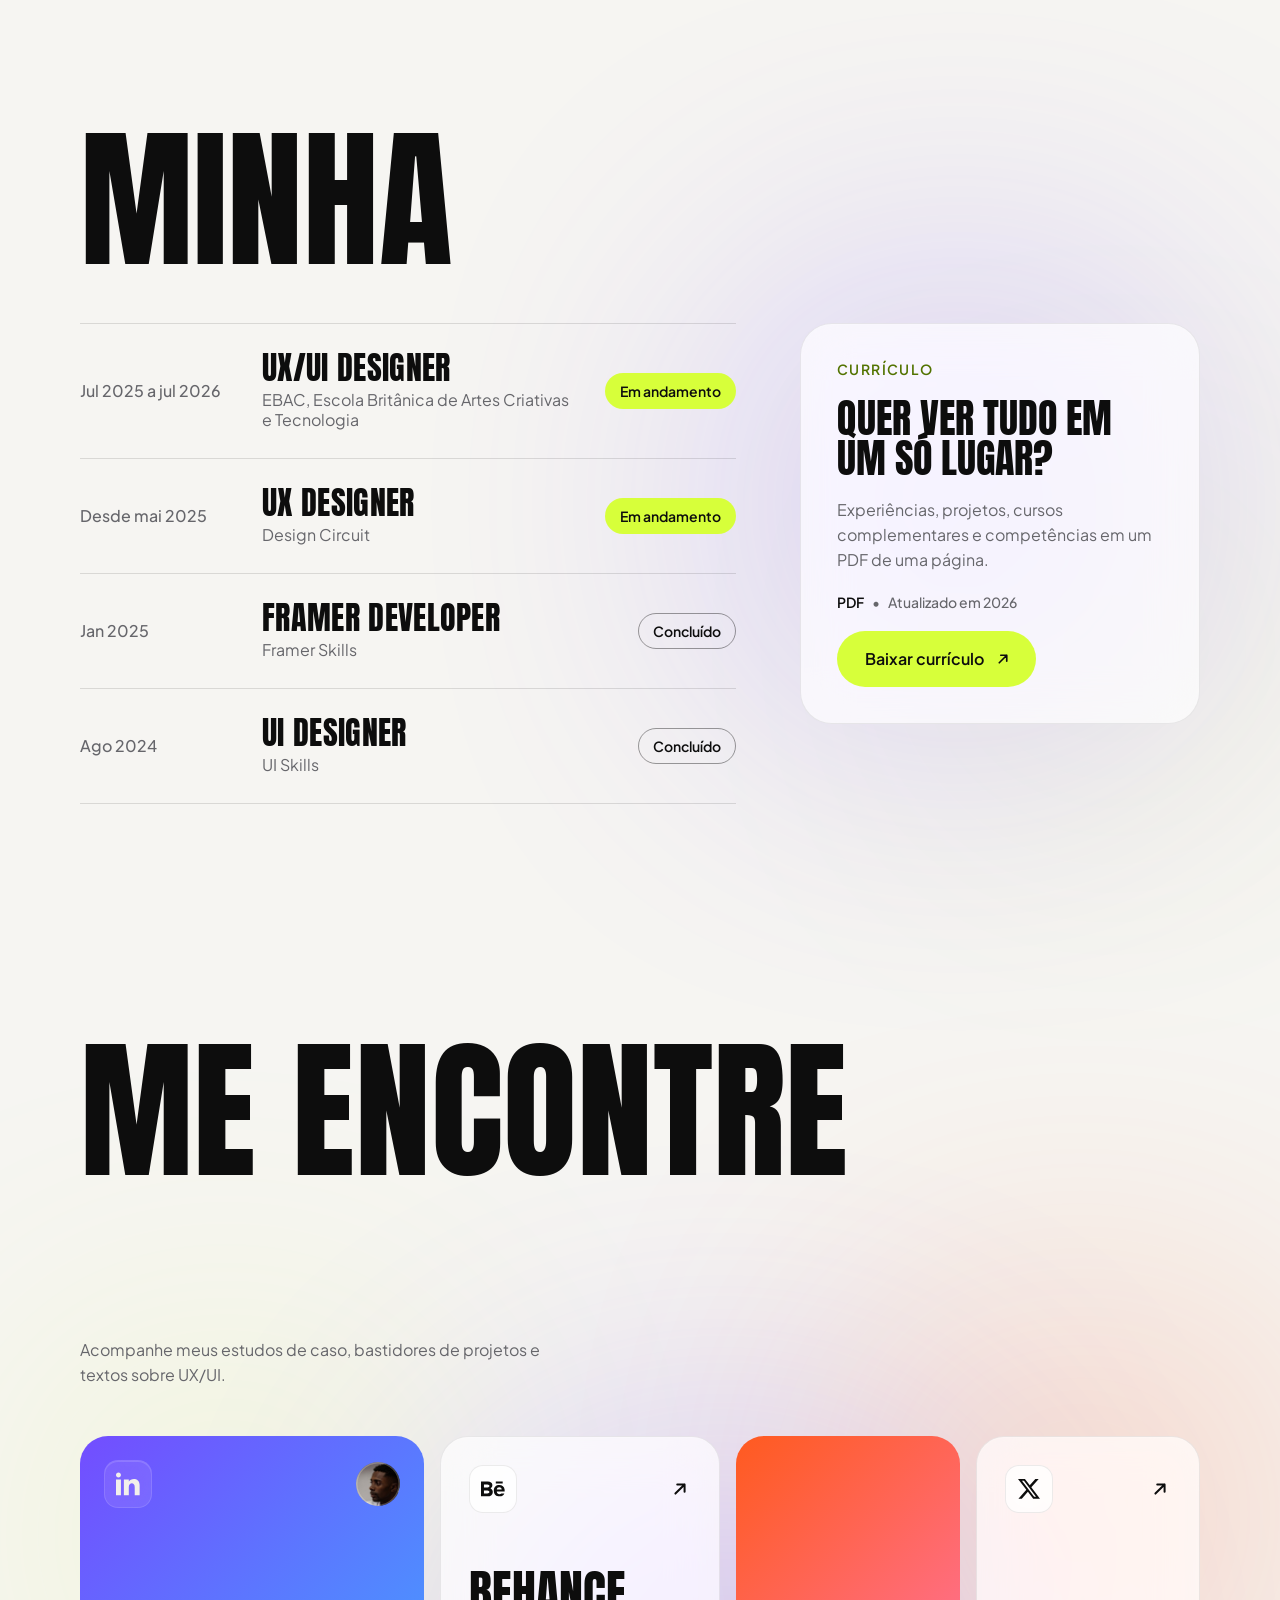
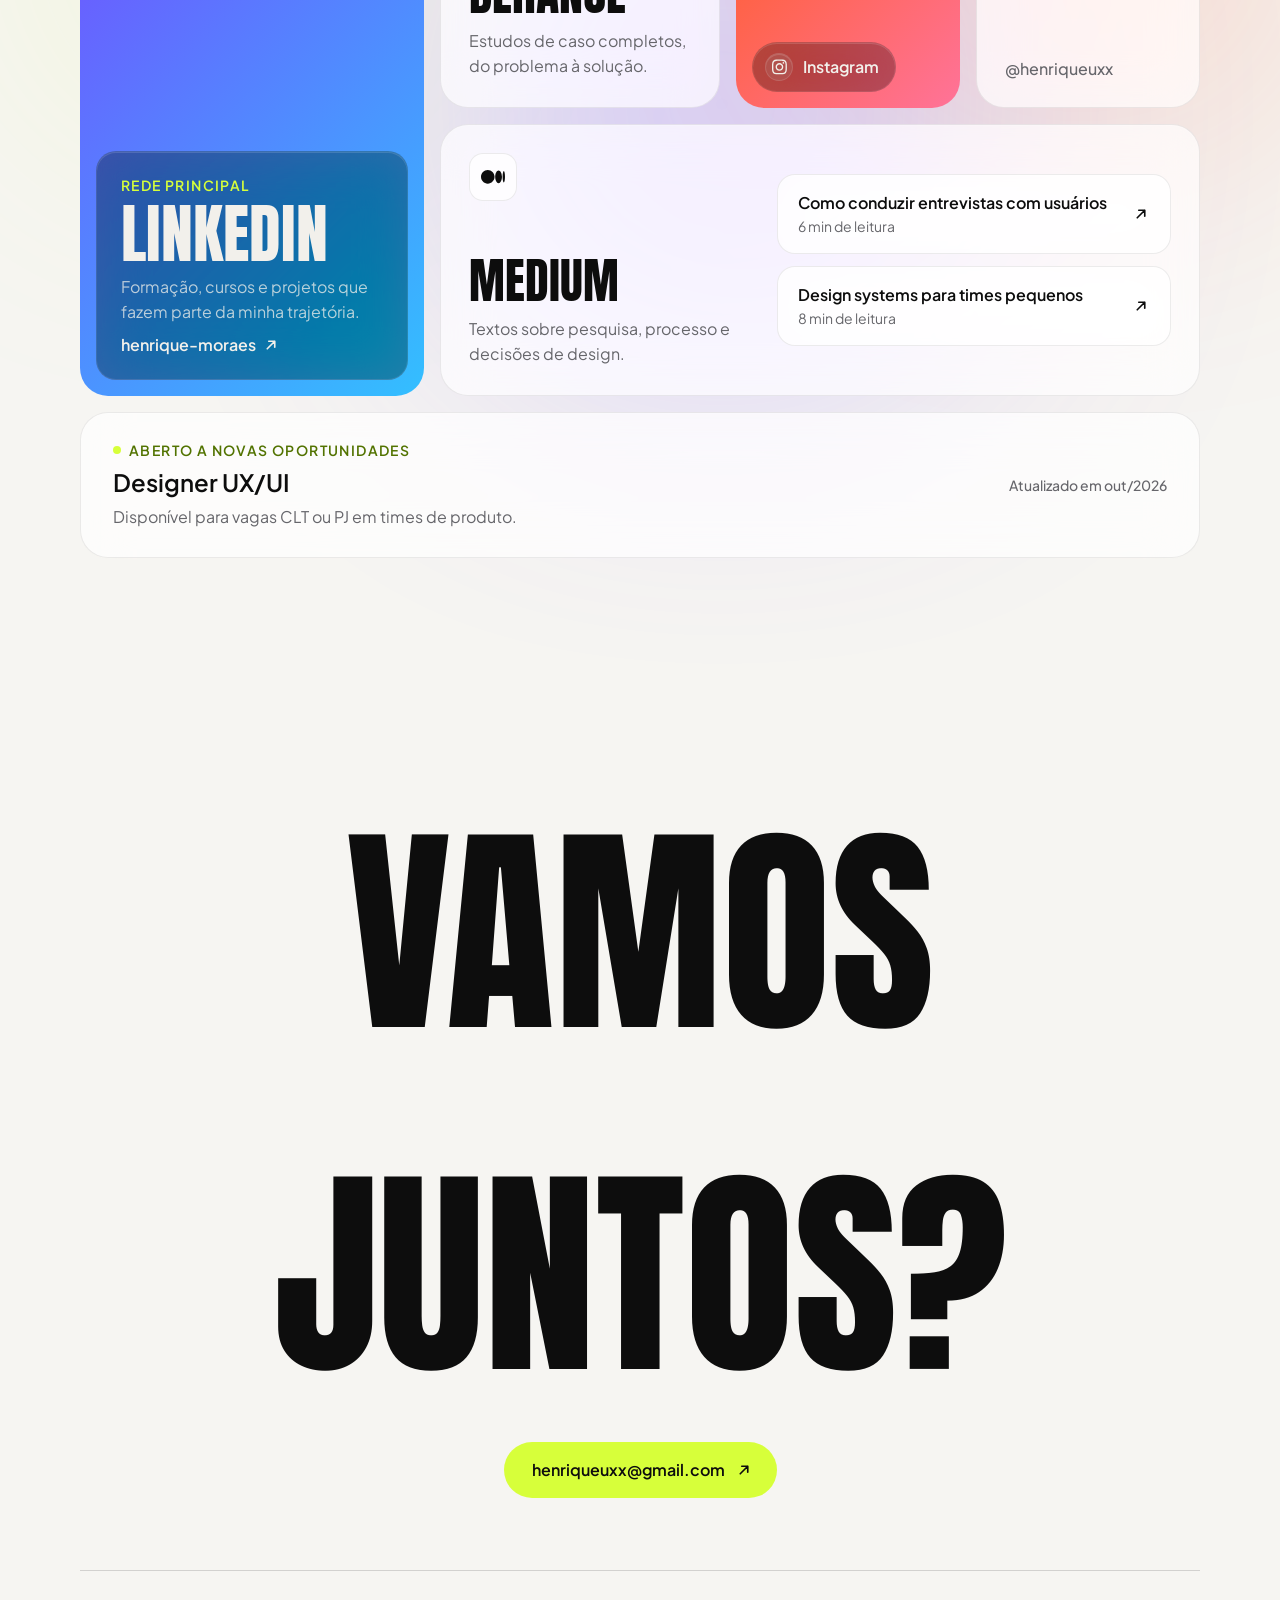
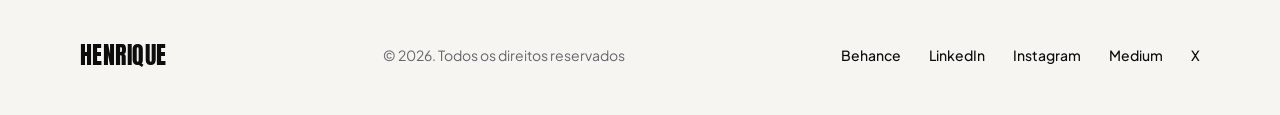
==== commit e59d0c03: "Add files via upload" ====
--- a/portfolio/index.html
+++ b/portfolio/index.html
@@ -20,6 +20,7 @@
         var theme = saved || (window.matchMedia('(prefers-color-scheme: light)').matches ? 'light' : 'dark');
         document.documentElement.setAttribute('data-theme', theme);
       } catch (e) {}
+      document.documentElement.classList.add('js');
     })();
   </script>
 
@@ -46,7 +47,6 @@
   <!-- ===== Navegação ===== -->
   <header class="nav" id="topo">
     <div class="wrap nav__inner">
-      <a class="nav__logo" href="#topo" aria-label="Henrique Moraes, voltar ao início"><span class="avatar"></span></a>
       <nav class="nav__links glass" aria-label="Seções da página">
         <a href="#topo" class="is-active">Início</a>
         <a href="#trabalhos">Trabalhos</a>
@@ -55,13 +55,34 @@
         <a href="#contato">Contato</a>
       </nav>
       <div class="nav__actions">
-        <button class="theme-toggle" type="button" aria-label="Ativar modo claro" aria-pressed="false">
+        <button class="theme-toggle nav__theme" type="button" aria-label="Ativar modo claro" aria-pressed="false">
           <span class="theme-toggle__opt theme-toggle__opt--sun"><svg><use href="#i-sun"/></svg></span>
           <span class="theme-toggle__opt theme-toggle__opt--moon"><svg><use href="#i-moon"/></svg></span>
         </button>
         <a class="btn btn--lime" href="assets/curriculo-henrique-moraes.pdf" download>
           <span>Baixar currículo</span><svg aria-hidden="true"><use href="#i-arrow"/></svg>
         </a>
+        <button class="burger" type="button" aria-label="Abrir menu" aria-expanded="false" aria-controls="menu">
+          <span></span><span></span>
+        </button>
+      </div>
+    </div>
+
+    <!-- Menu do celular/tablet -->
+    <div class="menu" id="menu" aria-hidden="true">
+      <nav class="menu__links" aria-label="Menu">
+        <a href="#topo" style="--i:0">Início<svg aria-hidden="true"><use href="#i-arrow"/></svg></a>
+        <a href="#trabalhos" style="--i:1">Trabalhos<svg aria-hidden="true"><use href="#i-arrow"/></svg></a>
+        <a href="#sobre" style="--i:2">Sobre<svg aria-hidden="true"><use href="#i-arrow"/></svg></a>
+        <a href="#processo" style="--i:3">Processo<svg aria-hidden="true"><use href="#i-arrow"/></svg></a>
+        <a href="#contato" style="--i:4">Contato<svg aria-hidden="true"><use href="#i-arrow"/></svg></a>
+      </nav>
+      <div class="menu__theme" style="--i:5">
+        <span>Tema</span>
+        <button class="theme-toggle" type="button" aria-label="Ativar modo claro" aria-pressed="false">
+          <span class="theme-toggle__opt theme-toggle__opt--sun"><svg><use href="#i-sun"/></svg></span>
+          <span class="theme-toggle__opt theme-toggle__opt--moon"><svg><use href="#i-moon"/></svg></span>
+        </button>
       </div>
     </div>
   </header>
@@ -116,13 +137,13 @@
 
         <div class="work-grid">
           <article class="work-card work-card--a">
-            <div class="work-card__cover" style="--img:url('assets/img/projetos/itau.jpg')"></div>
+            <div class="work-card__cover" style="--img:url('assets/img/projetos/itau.jpg');--pos:28% 50%"></div>
             <div class="work-card__info">
               <div class="work-card__text">
                 <p class="work-card__meta">UX Research · Atendimento digital · EBAC</p>
                 <h3 class="work-card__title">Itaú</h3>
               </div>
-              <a class="arrow-btn" href="https://www.behance.net/henriqueux" target="_blank" rel="noopener" aria-label="Ver projeto Itaú"><svg><use href="#i-arrow"/></svg></a>
+              <a class="arrow-btn" href="itau.html" aria-label="Ver projeto Itaú"><svg><use href="#i-arrow"/></svg></a>
             </div>
           </article>
 
--- a/portfolio/styles.css
+++ b/portfolio/styles.css
@@ -126,7 +126,27 @@
 .wrap { width: 100%; max-width: calc(1280px + var(--gutter) * 2); margin-inline: auto; padding-inline: var(--gutter); }
 .stack { display: flex; flex-direction: column; gap: var(--stack-gap, 48px); }
 .center { display: flex; justify-content: center; }
-.serif { font-family: var(--font-serif); font-style: italic; font-weight: 400; text-transform: none; letter-spacing: 0; }
+.serif { display: inline-block; font-family: var(--font-serif); font-style: italic; font-weight: 400; text-transform: none; letter-spacing: 0; }
+/* Efeito assinatura: o texto é "escrito" da esquerda para a direita quando aparece */
+.js .serif {
+  padding-right: .14em; margin-right: -.14em;
+  -webkit-mask-image: linear-gradient(90deg, #000 40%, transparent 60%); mask-image: linear-gradient(90deg, #000 40%, transparent 60%);
+  -webkit-mask-size: 260% 100%; mask-size: 260% 100%;
+  -webkit-mask-repeat: no-repeat; mask-repeat: no-repeat;
+  -webkit-mask-position: 100% 0; mask-position: 100% 0;
+}
+.js .serif.is-signed { animation: sign 2.2s cubic-bezier(.5, .05, .25, 1) .15s forwards; }
+@keyframes sign { to { -webkit-mask-position: 0 0; mask-position: 0 0; } }
+/* traço de assinatura que aparece depois da palavra */
+.serif { position: relative; }
+.serif::after {
+  content: ''; position: absolute; left: 4%; right: 12%; bottom: .04em; height: .14em; pointer-events: none;
+  background: currentColor; opacity: .9;
+  -webkit-mask: url("data:image/svg+xml;utf8,<svg xmlns='http://www.w3.org/2000/svg' viewBox='0 0 200 20' preserveAspectRatio='none'><path d='M3 14 C 40 3, 78 19, 118 10 S 176 4, 197 11' fill='none' stroke='black' stroke-width='3.2' stroke-linecap='round'/></svg>") center / 100% 100% no-repeat; mask: url("data:image/svg+xml;utf8,<svg xmlns='http://www.w3.org/2000/svg' viewBox='0 0 200 20' preserveAspectRatio='none'><path d='M3 14 C 40 3, 78 19, 118 10 S 176 4, 197 11' fill='none' stroke='black' stroke-width='3.2' stroke-linecap='round'/></svg>") center / 100% 100% no-repeat;
+  clip-path: inset(0 100% 0 0);
+}
+.js .serif.is-signed::after { animation: swash .9s cubic-bezier(.6, .1, .3, 1) 1.9s forwards; }
+@keyframes swash { to { clip-path: inset(0 0 0 0); } }
 .accent { color: var(--accent); }
 .accent-lime { color: var(--lime); }
 .eyebrow { font-size: 14px; font-weight: 600; letter-spacing: .1em; text-transform: uppercase; line-height: 18px; }
@@ -142,7 +162,10 @@
 .glass--dark { background: rgba(13, 13, 13, .32); border-color: rgba(255, 255, 255, .08); color: var(--paper); }
 
 /* ---------- Glows (em movimento) ---------- */
-.has-glow, .hero { position: relative; overflow: hidden; }
+.has-glow, .hero { position: relative; }
+main { display: block; overflow-x: clip; }
+main > section > .wrap { position: relative; z-index: 1; }
+.marquee { position: relative; z-index: 2; }
 .glow {
   position: absolute; z-index: 0; pointer-events: none; border-radius: 50%;
   left: calc(var(--x) * 100% / 1440);
@@ -151,23 +174,30 @@
   opacity: calc(var(--o) * var(--glow-alpha));
   filter: blur(calc(140px * var(--glow-k)));
   will-change: transform;
-  animation: drift 22s ease-in-out infinite alternate;
+  animation: drift 16s ease-in-out infinite alternate;
   animation-delay: var(--d, 0s);
 }
 .glow--lime { background: var(--lime); }
-.glow--purple { background: var(--purple); animation-duration: 26s; animation-name: drift-b; }
-.glow--orange { background: var(--orange); animation-duration: 19s; }
+.glow--purple { background: var(--purple); animation-duration: 19s; animation-name: drift-b; }
+.glow--orange { background: var(--orange); animation-duration: 14s; animation-name: drift-c; }
 @keyframes drift {
   0%   { transform: translate(0, 0) scale(1); }
-  33%  { transform: translate(14%, -10%) scale(1.12); }
-  66%  { transform: translate(-12%, 12%) scale(.92); }
-  100% { transform: translate(8%, 6%) scale(1.06); }
+  25%  { transform: translate(38%, -22%) scale(1.18); }
+  50%  { transform: translate(-28%, 30%) scale(.86); }
+  75%  { transform: translate(24%, 34%) scale(1.1); }
+  100% { transform: translate(-34%, -18%) scale(1); }
 }
 @keyframes drift-b {
   0%   { transform: translate(0, 0) scale(1); }
-  40%  { transform: translate(-16%, 10%) scale(1.1); }
-  70%  { transform: translate(12%, -8%) scale(.94); }
-  100% { transform: translate(-6%, -12%) scale(1.04); }
+  30%  { transform: translate(-36%, 24%) scale(1.14); }
+  60%  { transform: translate(30%, -28%) scale(.9); }
+  100% { transform: translate(-18%, -34%) scale(1.08); }
+}
+@keyframes drift-c {
+  0%   { transform: translate(0, 0) scale(1); }
+  35%  { transform: translate(-30%, -30%) scale(1.2); }
+  70%  { transform: translate(26%, 22%) scale(.88); }
+  100% { transform: translate(-12%, 32%) scale(1.05); }
 }
 .hero > .wrap, .has-glow > .wrap { position: relative; z-index: 1; }
 
@@ -198,8 +228,13 @@
 .arrow-btn.is-disabled { opacity: .35; cursor: not-allowed; }
 
 /* ---------- Navegação ---------- */
-.nav { position: sticky; top: 0; z-index: 50; padding-top: env(safe-area-inset-top, 0px); transition: background-color .3s ease, border-color .3s ease; border-bottom: 1px solid transparent; }
-.nav.is-scrolled { background: color-mix(in srgb, var(--bg) 70%, transparent); -webkit-backdrop-filter: blur(20px); backdrop-filter: blur(20px); border-bottom-color: var(--line); }
+.nav { position: fixed; top: 0; left: 0; right: 0; z-index: 10; padding-top: env(safe-area-inset-top, 0px); }
+.nav::before { content: ''; position: absolute; left: 0; right: 0; top: 0; bottom: -40px; z-index: -1; opacity: 0; pointer-events: none;
+  background: linear-gradient(to bottom, color-mix(in srgb, var(--bg) 80%, transparent) 0%, color-mix(in srgb, var(--bg) 55%, transparent) 55%, transparent 100%);
+  -webkit-backdrop-filter: blur(16px); backdrop-filter: blur(16px);
+  -webkit-mask-image: linear-gradient(to bottom, #000 0%, #000 50%, transparent 100%); mask-image: linear-gradient(to bottom, #000 0%, #000 50%, transparent 100%);
+  transition: opacity .3s ease; }
+.nav.is-scrolled::before { opacity: 1; }
 .nav__inner { display: flex; align-items: center; justify-content: space-between; gap: 16px; padding-block: 28px; transition: padding .3s ease; }
 .nav.is-scrolled .nav__inner { padding-block: 16px; }
 
@@ -209,8 +244,6 @@
   background: url('assets/img/foto.jpg') 50% 5.9% / 312.5% no-repeat, linear-gradient(135deg, var(--orange), var(--purple));
   box-shadow: inset 0 0 0 1.5px rgba(242, 240, 235, .25);
 }
-.nav__logo { border-radius: 50%; transition: transform .25s ease; }
-.nav__logo:hover { transform: scale(1.06); }
 
 .nav__links { display: flex; gap: 4px; padding: 6px; border-radius: 999px; background: var(--nav-pill); }
 .nav__links a { padding: 10px 20px; border-radius: 999px; font-size: 16px; font-weight: 500; line-height: 20px; transition: background-color .25s ease, color .25s ease; }
@@ -224,13 +257,43 @@
 .theme-toggle__opt svg { width: 16px; height: 16px; }
 [data-theme="dark"] .theme-toggle__opt--moon, [data-theme="light"] .theme-toggle__opt--sun { background: var(--text); color: var(--bg); }
 
+/* ---------- Menu hambúrguer (até 1023px) ---------- */
+.burger { display: none; position: relative; width: 48px; height: 48px; border-radius: 50%; cursor: pointer; padding: 0; background: var(--toggle-bg); border: 1px solid var(--toggle-line); color: var(--text); transition: border-color .25s ease, background-color .25s ease; }
+.burger:hover { border-color: var(--text); }
+.burger span { position: absolute; left: 14px; right: 14px; height: 2px; border-radius: 2px; background: currentColor; transition: transform .35s cubic-bezier(.2,.7,.2,1), top .35s cubic-bezier(.2,.7,.2,1); }
+.burger span:first-child { top: 19px; }
+.burger span:last-child { top: 27px; }
+.menu-open .burger span:first-child { top: 23px; transform: rotate(45deg); }
+.menu-open .burger span:last-child { top: 23px; transform: rotate(-45deg); }
+
+.menu { position: fixed; inset: 0; z-index: -2; display: none; flex-direction: column; justify-content: space-between; gap: 32px;
+  padding: calc(104px + env(safe-area-inset-top, 0px)) var(--gutter) calc(32px + env(safe-area-inset-bottom, 0px));
+  background: color-mix(in srgb, var(--bg) 96%, transparent); -webkit-backdrop-filter: blur(28px); backdrop-filter: blur(28px);
+  opacity: 0; visibility: hidden; transition: opacity .35s ease, visibility .35s; overflow-y: auto; }
+.menu-open .menu { opacity: 1; visibility: visible; }
+.menu__links { display: flex; flex-direction: column; }
+.menu__links a, .menu__theme { opacity: 0; transform: translateY(16px); transition: opacity .4s ease calc(var(--i) * 50ms + 80ms), transform .4s cubic-bezier(.2,.7,.2,1) calc(var(--i) * 50ms + 80ms), color .25s ease 0s, background-color .25s ease 0s; }
+.menu-open .menu__links a, .menu-open .menu__theme { opacity: 1; transform: none; }
+.menu__links a { display: flex; align-items: center; justify-content: space-between; padding: 16px 0; border-bottom: 1px solid var(--line); font: 400 40px/1.2 var(--font-display); text-transform: uppercase; }
+.menu__links a svg { width: 24px; height: 24px; transition: transform .25s ease; }
+.menu__links a:hover, .menu__links a.is-active { color: var(--accent); }
+.menu__links a:hover svg { transform: rotate(45deg); }
+.menu__theme { display: flex; align-items: center; justify-content: space-between; padding: 16px 20px; border-radius: 999px; background: var(--glass-strong); border: 1px solid var(--glass-line); font-weight: 500; }
+html.menu-open, html.menu-open body { overflow: hidden; }
+
 /* ---------- Hero ---------- */
-.hero { padding: 40px 0 96px; }
+.hero { display: flex; flex-direction: column; justify-content: flex-end; min-height: 900px; padding: 40px 0 96px; }
 .hero__inner { display: flex; flex-direction: column; align-items: center; gap: 48px; }
 .hero__top { width: 100%; display: flex; justify-content: space-between; align-items: center; gap: 16px; font-size: 16px; font-weight: 500; line-height: 20px; }
 .hero__year { color: var(--muted); }
 .dot-label { display: inline-flex; align-items: center; gap: 10px; }
-.dot-label::before { content: ''; width: 10px; height: 10px; border-radius: 50%; background: var(--lime); flex: none; }
+.dot-label::before { content: ''; width: 10px; height: 10px; border-radius: 50%; background: var(--lime); flex: none; animation: pulse 2s ease-out infinite; }
+@keyframes pulse {
+  0%   { box-shadow: 0 0 0 0 rgba(215, 255, 58, .7); transform: scale(1); }
+  50%  { transform: scale(1.15); }
+  70%  { box-shadow: 0 0 0 10px rgba(215, 255, 58, 0); }
+  100% { box-shadow: 0 0 0 0 rgba(215, 255, 58, 0); transform: scale(1); }
+}
 .dot-label--sm { gap: 8px; font-size: 14px; font-weight: 600; line-height: 18px; letter-spacing: .1em; text-transform: uppercase; color: var(--accent); }
 .dot-label--sm::before { width: 8px; height: 8px; }
 
@@ -241,7 +304,7 @@
 .pill--a { width: calc(var(--pill-h) * 2); background: url('assets/img/hero-1.jpg') center / cover no-repeat, linear-gradient(135deg, #1A8C99, #F2A65A); }
 .pill--b { width: calc(var(--pill-h) * 1.6); background: url('assets/img/hero-2.jpg') center / cover no-repeat, linear-gradient(135deg, #33BFFF, #1A8C99); }
 .orb { width: var(--pill-h); height: var(--pill-h); border-radius: 50%; display: grid; place-items: center; color: var(--accent); flex: none; background: var(--glass-strong); }
-.orb svg { width: 42.6%; height: 42.6%; }
+.orb svg { width: 42.6%; height: 42.6%; transform: rotate(var(--orb-rot, 0deg)); transition: transform .2s ease-out; }
 .hero__bottom { width: 100%; }
 .hero__bottom p { max-width: 380px; color: var(--muted); }
 
@@ -257,7 +320,6 @@
 .marquee__track { display: flex; align-items: center; gap: 36px; width: max-content; animation: marquee 40s linear infinite; }
 .marquee__track span { font: 400 var(--fs-marquee)/1.5 var(--font-display); text-transform: uppercase; white-space: nowrap; }
 .marquee__track svg { width: 28px; height: 28px; }
-.marquee:hover .marquee__track { animation-play-state: paused; }
 @keyframes marquee { to { transform: translateX(calc(-50% - var(--mq-gap, 18px))); } }
 
 /* ---------- Seções ---------- */
@@ -278,7 +340,7 @@
 .work-card--b { grid-column: span 4; height: 620px; }
 .work-card--c { grid-column: span 5; height: 540px; }
 .work-card--d { grid-column: span 7; height: 540px; }
-.work-card__cover { flex: 1; min-height: 0; border-radius: 20px; background: var(--img, none) center / cover no-repeat, var(--cover-empty); }
+.work-card__cover { flex: 1; min-height: 0; border-radius: 20px; background: var(--img, none) var(--pos, center) / cover no-repeat, var(--cover-empty); }
 .work-card__cover--soon { display: grid; place-items: center; background: linear-gradient(135deg, #2B2B2B, #141414); }
 .work-card__cover--soon span { font: 400 var(--fs-soon)/1.5 var(--font-display); color: var(--lime); text-transform: uppercase; }
 .work-card__info { display: flex; align-items: center; justify-content: space-between; gap: 16px; padding: 20px 4px 8px 12px; }
@@ -291,7 +353,7 @@
 [data-theme="light"] .about { border: 1px solid var(--card-line); }
 .about__photo { position: relative; height: 620px; border-radius: 28px; background: url('assets/img/foto.jpg') center / cover no-repeat, var(--orange); }
 .badge { position: absolute; left: 24px; bottom: 24px; display: inline-flex; align-items: center; gap: 10px; padding: 12px 20px 12px 18px; border-radius: 999px; font-size: 16px; font-weight: 600; line-height: 20px; }
-.dot { width: 10px; height: 10px; border-radius: 50%; background: var(--lime); }
+.dot { width: 10px; height: 10px; border-radius: 50%; background: var(--lime); animation: pulse 2s ease-out infinite .6s; }
 .about__text { display: flex; flex-direction: column; gap: 28px; }
 .about__title { font: 400 var(--fs-about)/.98 var(--font-display); text-transform: uppercase; }
 .about__body { color: var(--about-body); line-height: 26px; }
@@ -302,18 +364,27 @@
 .diamonds { display: grid; grid-template-columns: 1fr 1fr; gap: 20px; }
 .diamond { display: flex; align-items: center; flex-wrap: wrap; gap: 12px; padding-bottom: 16px; border-bottom: 1.5px solid var(--diamond-line); }
 .diamond svg { width: 20px; height: 20px; color: var(--accent); }
+.diamond.is-in svg { animation: spin-loop 4.5s cubic-bezier(.45, 0, .2, 1) var(--spin-delay, .1s) infinite; }
+.diamond:nth-child(2) { --spin-delay: .45s; }
+/* gira uma volta (~1,1s) e descansa até completar o ciclo */
+@keyframes spin-loop { 0% { transform: rotate(0deg); } 25% { transform: rotate(360deg); } 100% { transform: rotate(360deg); } }
 .diamond strong { color: var(--accent); font-size: 14px; font-weight: 600; letter-spacing: .1em; text-transform: uppercase; line-height: 18px; }
 .diamond__name { font-weight: 500; line-height: 20px; }
 .diamond__hint { color: var(--muted); font-size: 14px; line-height: 18px; }
 
 .steps { display: grid; grid-template-columns: repeat(4, 1fr); gap: 20px; }
-.step { display: flex; flex-direction: column; gap: 12px; padding: 32px; border-radius: 28px; background: var(--card); }
+.step { display: flex; flex-direction: column; gap: 12px; padding: 32px; border-radius: 28px; background: var(--card); border: 1px solid transparent; transition: transform .35s cubic-bezier(.2, .7, .2, 1), border-color .35s ease, box-shadow .35s ease; }
+.step:hover { transform: translateY(-8px); border-color: var(--diamond-line); box-shadow: 0 24px 48px rgba(0, 0, 0, .35); }
+.step:hover .step__num { color: var(--accent); }
+[data-theme="light"] .step:hover { box-shadow: 0 24px 48px rgba(13, 13, 13, .08); }
 [data-theme="light"] .step { border: 1px solid var(--card-line); }
-.step__num { font: 400 var(--fs-step-num)/.9 var(--font-display); color: var(--ghost); }
+.step__num { font: 400 var(--fs-step-num)/.9 var(--font-display); color: var(--ghost); transition: color .35s ease; }
 .step h3 { font: 400 var(--fs-card)/1.5 var(--font-display); text-transform: uppercase; letter-spacing: .01em; }
 .step p { color: var(--muted); }
 .step--lime { background: var(--lime); color: var(--ink); border-color: transparent !important; }
 .step--lime .step__num { color: rgba(13, 13, 13, .18); }
+.step--lime:hover { border-color: transparent; box-shadow: 0 24px 48px rgba(215, 255, 58, .3); }
+.step--lime:hover .step__num { color: rgba(13, 13, 13, .45); }
 .step--lime p { color: #333333; }
 
 /* ---------- Formação ---------- */
@@ -336,16 +407,17 @@
 /* ---------- Redes ---------- */
 .social-grid {
   display: grid; gap: 16px;
-  grid-template-columns: 420px minmax(0, 1fr) 240px 240px;
+  grid-template-columns: minmax(300px, 420px) minmax(280px, 1fr) minmax(180px, 240px) minmax(180px, 240px);
   grid-template-rows: 272px 272px auto;
 }
 .net { position: relative; display: flex; flex-direction: column; justify-content: space-between; padding: 28px; border-radius: 28px; overflow: hidden; }
 .net__top { display: flex; align-items: center; justify-content: space-between; }
 .net__text { display: flex; flex-direction: column; gap: 6px; }
-.net__name { font: 400 var(--fs-net)/1.25 var(--font-display); text-transform: uppercase; }
+.net__name { font: 400 var(--fs-net)/1.25 var(--font-display); text-transform: uppercase; overflow-wrap: anywhere; }
+.net, .net__text { min-width: 0; }
 .net__name--lg { font-size: var(--fs-net-lg); line-height: .95; }
 .net__desc { color: var(--muted); }
-.net__handle { color: var(--muted); font-weight: 500; line-height: 20px; }
+.net__handle { color: var(--muted); font-weight: 500; line-height: 20px; overflow-wrap: anywhere; }
 
 .icon { width: 48px; height: 48px; border-radius: 14px; display: grid; place-items: center; background: var(--icon-glass); border-color: var(--icon-line); color: var(--glyph); }
 .icon svg { width: 24px; height: auto; }
@@ -369,7 +441,8 @@
 
 .net--behance { grid-column: 2; grid-row: 1; }
 .net--instagram { grid-column: 3; grid-row: 1; padding: 16px; justify-content: flex-end; background: linear-gradient(135deg, #FF5A1F, #FF7399); }
-.ig-chip { align-self: flex-start; display: inline-flex; align-items: center; gap: 10px; padding: 10px 16px 10px 12px; border-radius: 999px; font-weight: 600; line-height: 20px; background: rgba(13, 13, 13, .3); transition: background-color .25s ease, transform .25s ease; }
+.ig-chip { align-self: flex-start; max-width: 100%; display: inline-flex; align-items: center; gap: 10px; padding: 10px 16px 10px 12px; border-radius: 999px; font-weight: 600; line-height: 20px; background: rgba(13, 13, 13, .3); transition: background-color .25s ease, transform .25s ease; }
+.ig-chip span:last-child { min-width: 0; overflow: hidden; text-overflow: ellipsis; white-space: nowrap; }
 .ig-chip .icon { --glyph: #F2F0EB; background: rgba(255, 255, 255, .10); border-color: rgba(255, 255, 255, .12); }
 .ig-chip:hover { background: rgba(13, 13, 13, .55); transform: translateY(-2px); }
 .net--x { grid-column: 4; grid-row: 1; }
@@ -417,7 +490,14 @@
   .about { grid-template-columns: 380px 1fr; gap: 48px; }
   .about__photo { height: 520px; }
   .education { grid-template-columns: 1fr 360px; gap: 48px; }
-  .social-grid { grid-template-columns: 340px minmax(0, 1fr) 200px 200px; }
+  /* lg: LinkedIn à esquerda ocupando a altura; Behance em cima, Instagram + X, Medium embaixo */
+  .social-grid { grid-template-columns: minmax(280px, 1fr) minmax(0, 1fr) minmax(0, 1fr); grid-template-rows: 240px 220px auto auto; }
+  .net--linkedin { grid-column: 1; grid-row: 1 / 4; }
+  .net--behance { grid-column: 2 / 4; grid-row: 1; }
+  .net--instagram { grid-column: 2; grid-row: 2; }
+  .net--x { grid-column: 3; grid-row: 2; }
+  .net--medium { grid-column: 2 / 4; grid-row: 3; }
+  .status { grid-row: 4; }
   .net__col { width: 220px; }
 }
 
@@ -432,6 +512,11 @@
     --fs-marquee: 32px; --pill-h: 88px; --glow-k: .8;
   }
   .nav__links { display: none; }
+  .nav__theme { display: none; }
+  .burger { display: block; }
+  .menu { display: flex; }
+  .menu-open .nav::before { opacity: 0; }
+  .hero { min-height: 720px; }
   .hero__row { gap: 16px; }
   .section { padding: 96px 0; }
   .section--about { padding: 24px 0 96px; }
@@ -467,8 +552,10 @@
     --gutter: 20px; --pill-h: 48px; --glow-k: .6;
   }
   .nav__inner { padding-block: 16px; }
-
-  .hero { padding: 24px 0 56px; }
+  .nav__actions { width: 100%; justify-content: space-between; }
+  .menu { padding-top: calc(88px + env(safe-area-inset-top, 0px)); }
+
+  .hero { min-height: 646px; padding: 112px 0 56px; }
   .hero__inner { gap: 32px; }
   .hero__year { display: none; }
   .hero__row { gap: 8px; }
@@ -497,6 +584,8 @@
 
   .education { gap: 32px; }
   .edu { grid-template-columns: 1fr; gap: 8px; padding: 20px 0; }
+  .edu__period { justify-self: end; }
+  .edu .tag { justify-self: end; }
   .cv { padding: 24px; }
 
   .net { padding: 20px; }
@@ -514,8 +603,83 @@
   .footer__social { flex-wrap: wrap; gap: 20px; }
 }
 
+/* ==========================================================
+   Celulares estreitos (até 420px): mantém o layout do Figma
+   ========================================================== */
+@media (max-width: 380px) {
+  .chips { gap: 8px; }
+  .chips li { padding: 8px 14px; font-size: 14px; line-height: 18px; }
+}
+@media (max-width: 420px) {
+  .net--instagram { padding: 12px; }
+  .ig-chip { gap: 8px; padding: 8px 12px 8px 8px; font-size: 14px; }
+  .ig-chip .icon--round { width: 24px; height: 24px; }
+  .ig-chip .icon--round svg { width: 13px; }
+}
+@media (max-width: 360px) {
+  /* abaixo de 360px, Instagram e X ficam um embaixo do outro */
+  .social-grid { grid-template-columns: 1fr; }
+  .net--instagram, .net--x { grid-column: 1 / -1; min-height: 160px; }
+}
+
+/* ==========================================================
+   Cursor de vidro líquido (só desktop com mouse)
+   ========================================================== */
+.liquid {
+  position: fixed; left: 0; top: 0; z-index: 2147483647; pointer-events: none; isolation: isolate;
+  width: var(--lq-size, 64px); height: var(--lq-size, 64px); margin: calc(var(--lq-size, 64px) / -2) 0 0 calc(var(--lq-size, 64px) / -2);
+  border-radius: 50%; opacity: 0;
+  background: radial-gradient(120% 120% at 30% 25%, rgba(255, 255, 255, .22), rgba(255, 255, 255, .04) 55%, rgba(255, 255, 255, .10));
+  border: 1px solid rgba(255, 255, 255, .28);
+  box-shadow: inset 0 1px 1px rgba(255, 255, 255, .55), inset 0 -8px 16px rgba(255, 255, 255, .06), 0 12px 32px rgba(0, 0, 0, .25);
+  -webkit-backdrop-filter: blur(2px) saturate(180%) brightness(1.08); backdrop-filter: blur(2px) saturate(180%) brightness(1.08);
+  backdrop-filter: url(#liquid-glass) blur(1px) saturate(180%) brightness(1.08);
+  transition: opacity .35s ease, width .35s cubic-bezier(.2, .7, .2, 1), height .35s cubic-bezier(.2, .7, .2, 1), margin .35s cubic-bezier(.2, .7, .2, 1), background-color .3s ease;
+  will-change: transform;
+}
+.liquid::after { /* brilho de borda, como uma gota */
+  content: ''; position: absolute; left: 18%; top: 12%; width: 34%; height: 22%; border-radius: 50%;
+  background: radial-gradient(closest-side, rgba(255, 255, 255, .55), transparent); transform: rotate(-24deg);
+}
+.liquid.is-on { opacity: 1; }
+.liquid--main.is-hover { --lq-size: 104px; }
+.liquid--main.is-down { --lq-size: 48px; }
+/* forma orgânica: a borda "respira" devagar, como líquido */
+.liquid--main { animation: blob-shape 7s ease-in-out infinite; transition: opacity .35s ease, width .5s cubic-bezier(.34, 1.56, .64, 1), height .5s cubic-bezier(.34, 1.56, .64, 1), margin .5s cubic-bezier(.34, 1.56, .64, 1); }
+@keyframes blob-shape {
+  0%, 100% { border-radius: 50% 50% 50% 50% / 50% 50% 50% 50%; }
+  25% { border-radius: 56% 44% 52% 48% / 46% 54% 46% 54%; }
+  50% { border-radius: 46% 54% 44% 56% / 54% 46% 56% 44%; }
+  75% { border-radius: 52% 48% 56% 44% / 48% 52% 44% 56%; }
+}
+.liquid--drop { --lq-size: 64px; transition: opacity .35s ease; }
+/* celular e tablet: em movimento passa por cima de tudo; parada, encolhe e descansa no canto */
+.liquid.is-scroll { z-index: 2147483647; }
+.liquid--main.is-scroll { --lq-size: 64px; }
+.liquid--main.is-scroll.is-parked { --lq-size: 40px; }
+main > * { position: relative; z-index: 1; }
+.liquid--drop.is-on { opacity: var(--lq-vis, 0); }
+.liquid--drop::after { display: none; }
+/* estouro: gotinhas do respingo */
+.liquid--bit { transition: none; animation: none; }
+.liquid--bit::after { left: 20%; top: 14%; width: 40%; height: 28%; }
+.liquid.is-burst { opacity: 0 !important; transition: opacity .08s ease; }
+/* versão celular: gota fina na margem direita (fica dentro dos 20px de respiro, longe dos textos) */
+.liquid--rail { --lq-size: 14px; border-color: rgba(255, 255, 255, .45); background: radial-gradient(120% 120% at 30% 25%, rgba(255, 255, 255, .45), rgba(255, 255, 255, .08) 55%, rgba(255, 255, 255, .18)); box-shadow: inset 0 1px 1px rgba(255, 255, 255, .7), 0 4px 12px rgba(0, 0, 0, .3); }
+.liquid--rail-main { border-radius: 50% 50% 50% 50% / 60% 60% 40% 40%; }
+.liquid--rail-main::after { left: 22%; top: 14%; width: 36%; height: 26%; }
+.liquid--rail-trail { --lq-size: 10px; }
+.liquid--rail-trail::after { display: none; }
+.liquid--rail-trail.is-on { opacity: var(--lq-vis, 0); }
+[data-theme="light"] .liquid--rail { border-color: rgba(13, 13, 13, .18); background: radial-gradient(120% 120% at 30% 25%, rgba(255, 255, 255, .9), rgba(13, 13, 13, .06) 60%, rgba(13, 13, 13, .12)); }
+[data-theme="light"] .liquid { border-color: rgba(13, 13, 13, .10); box-shadow: inset 0 1px 1px rgba(255, 255, 255, .9), 0 12px 32px rgba(13, 13, 13, .12); }
+
 /* ---------- Movimento reduzido ---------- */
 @media (prefers-reduced-motion: reduce) {
-  .glow, .marquee__track { animation: none; }
+  .glow, .marquee__track, .dot-label::before, .dot { animation: none; }
+  .js .serif { -webkit-mask-image: none; mask-image: none; }
+  .liquid--main { animation: none; }
+  .serif::after { clip-path: none; }
+  .diamond.is-in svg { animation: none; }
   *, *::before, *::after { transition-duration: .01ms !important; }
 }
